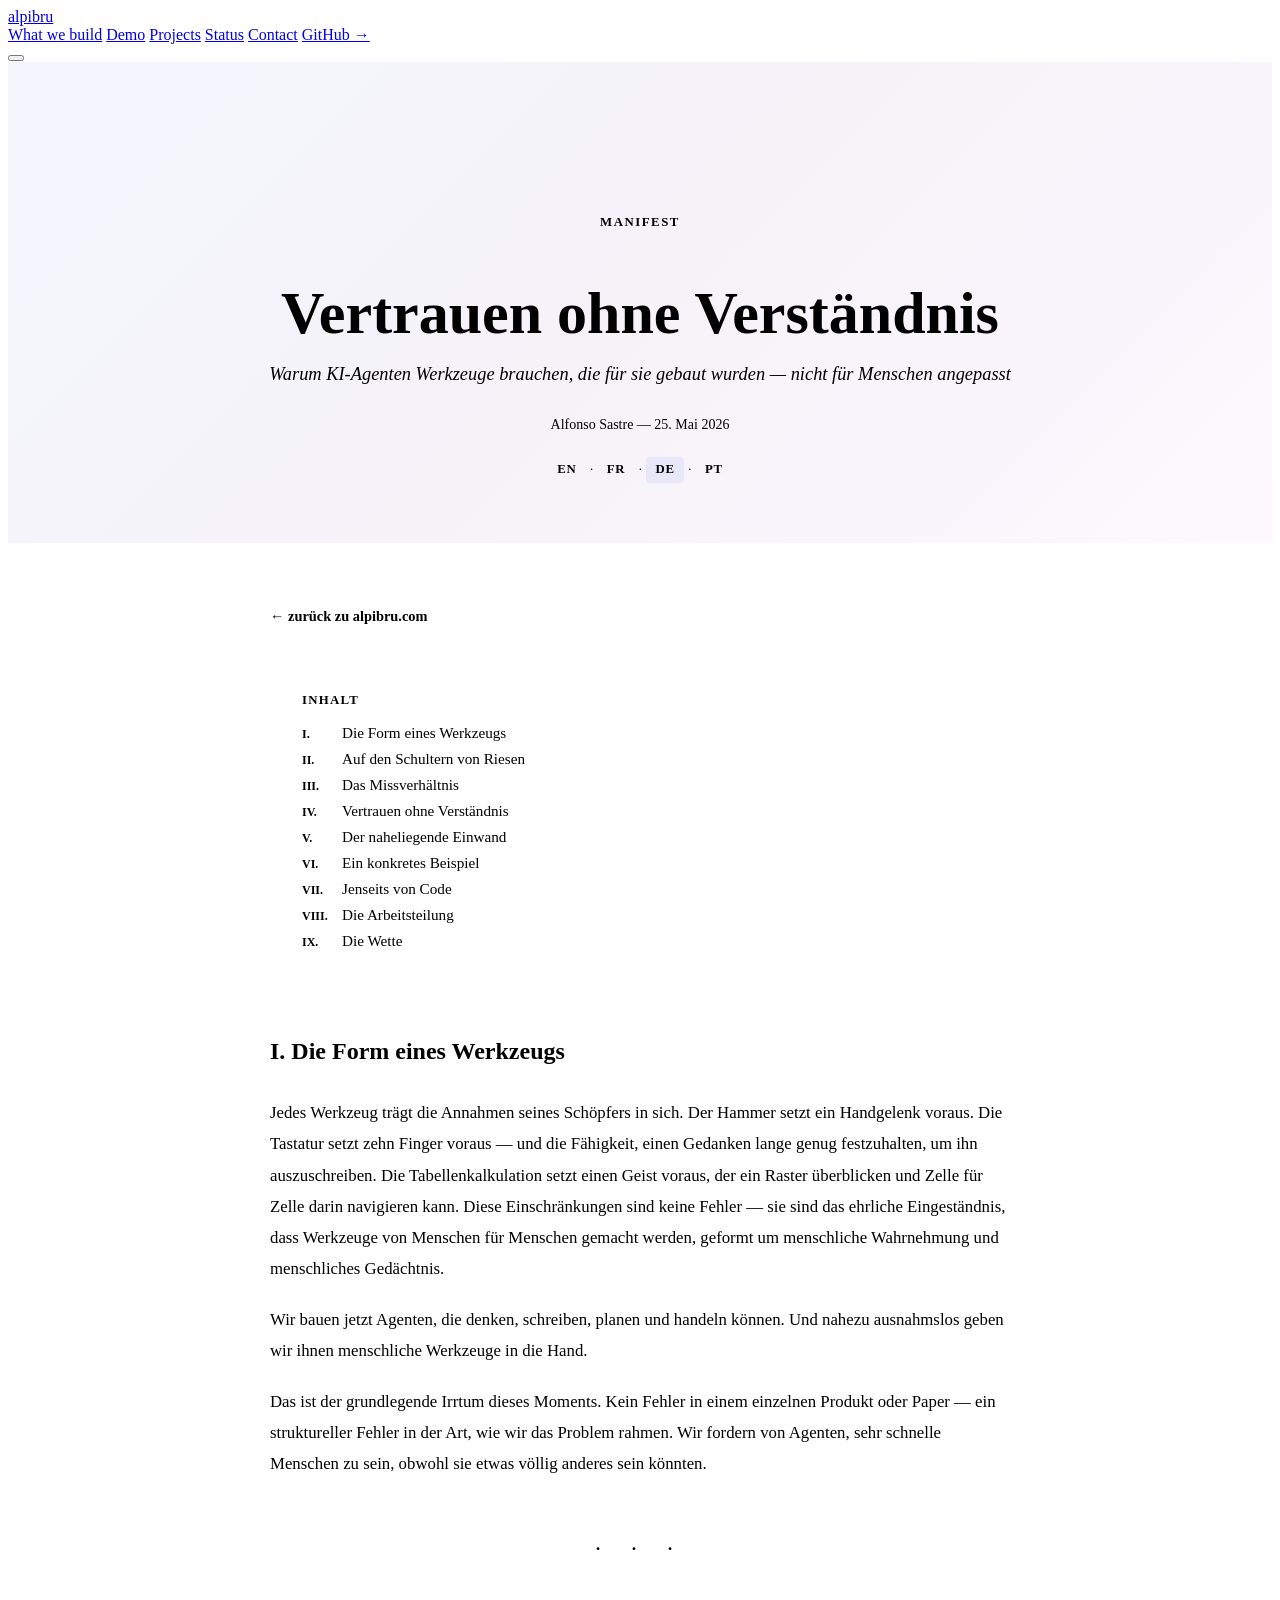
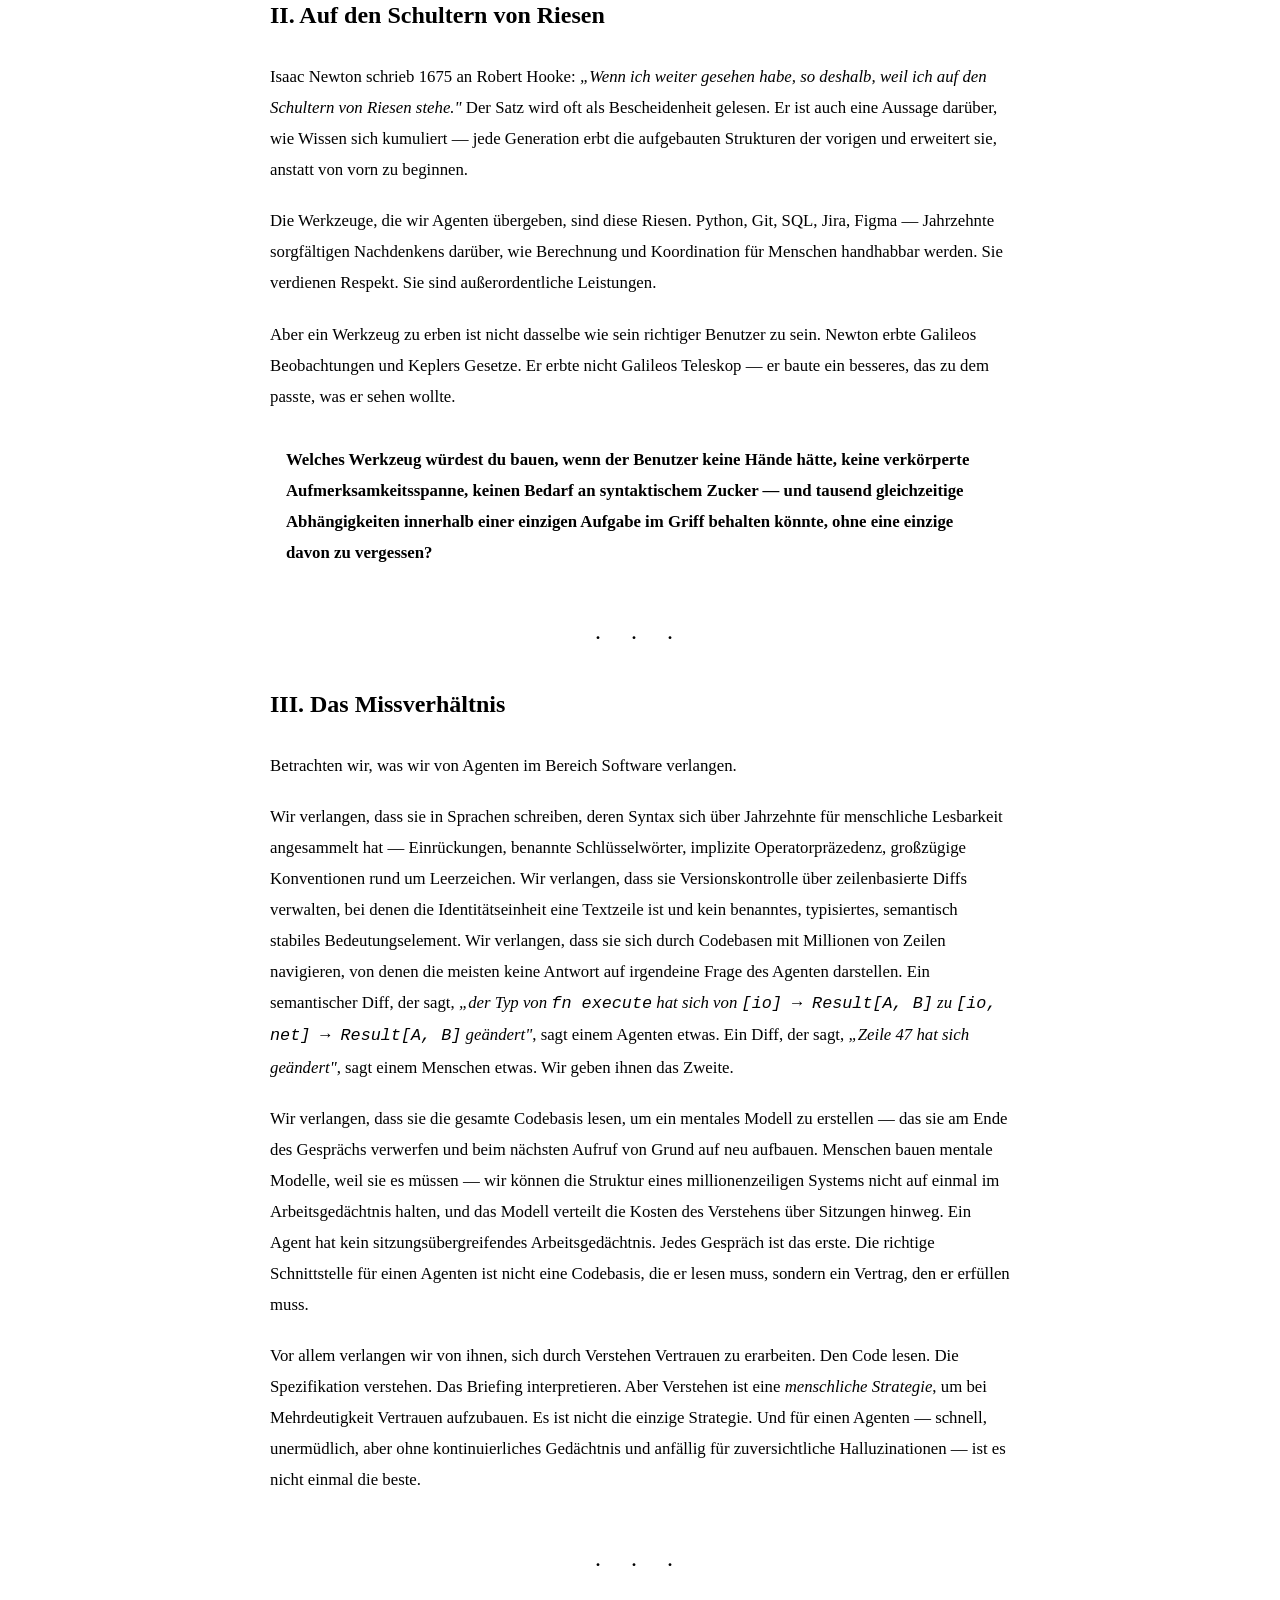
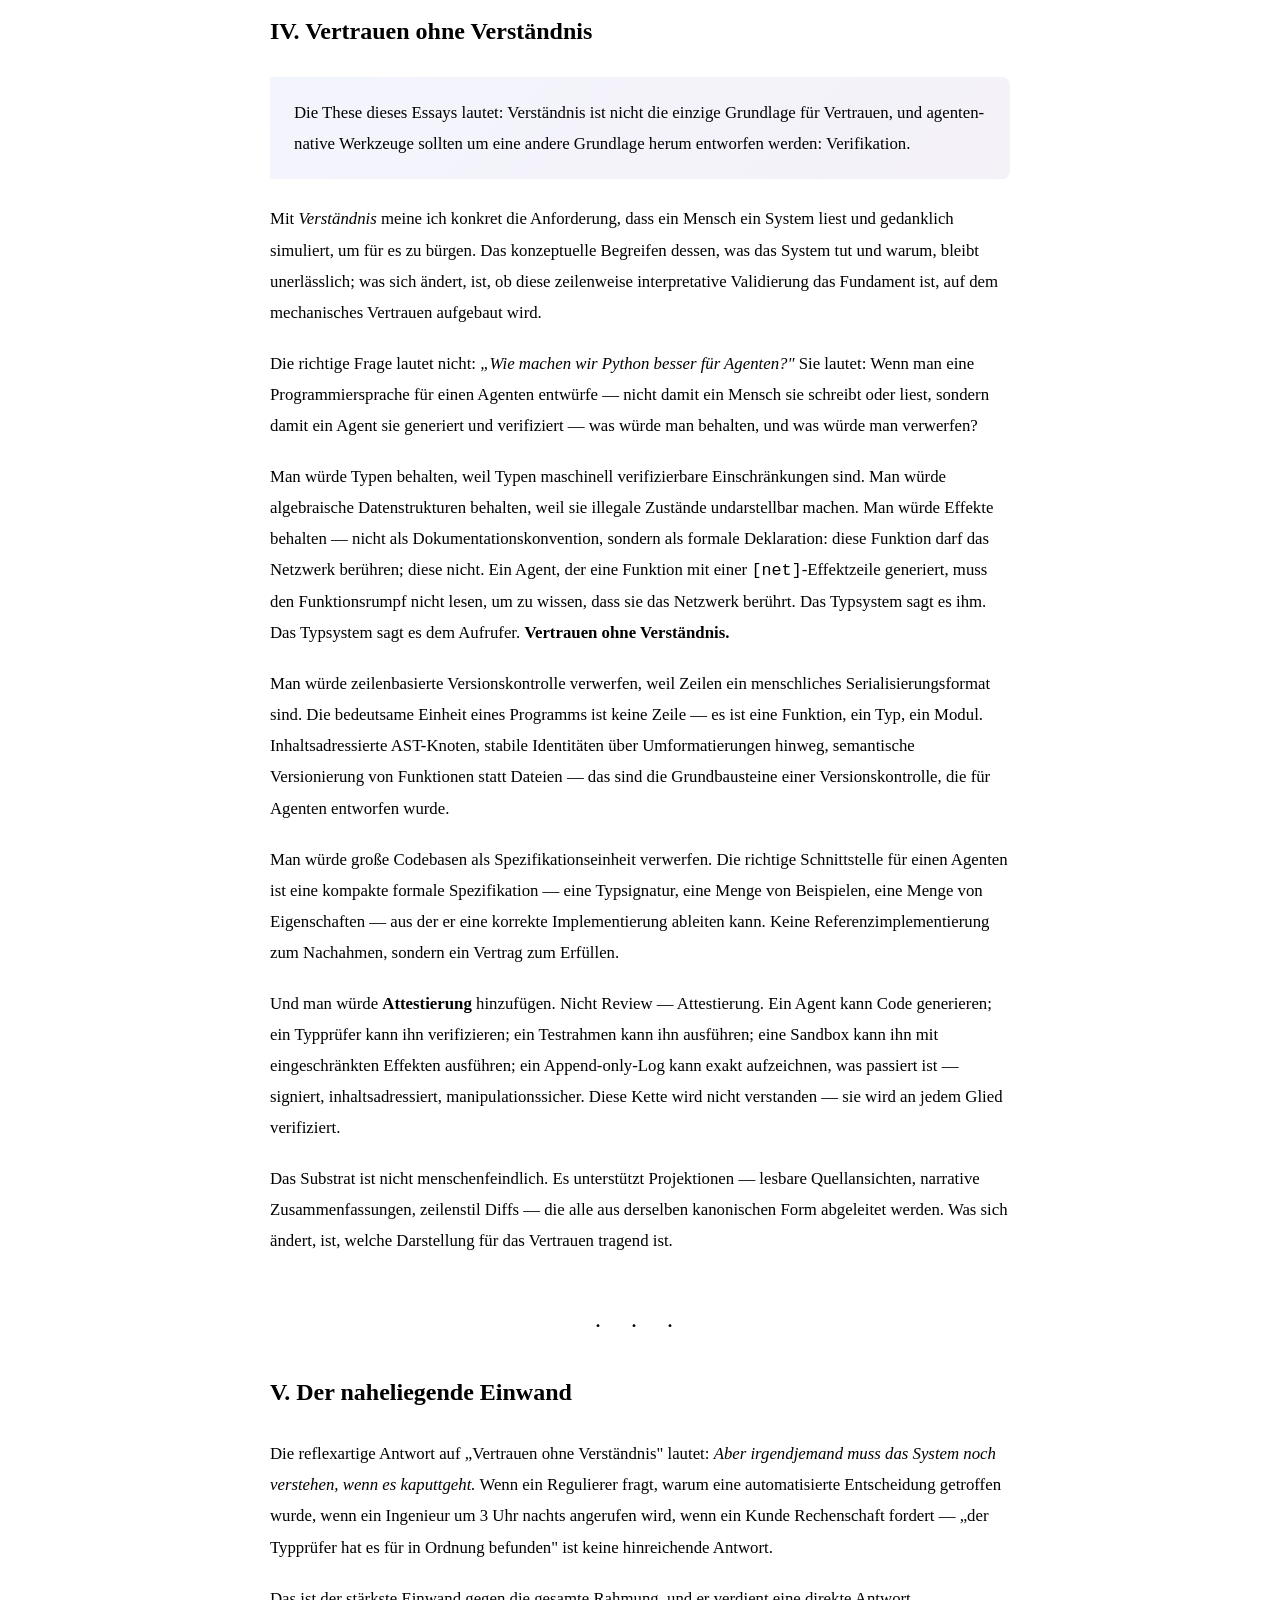
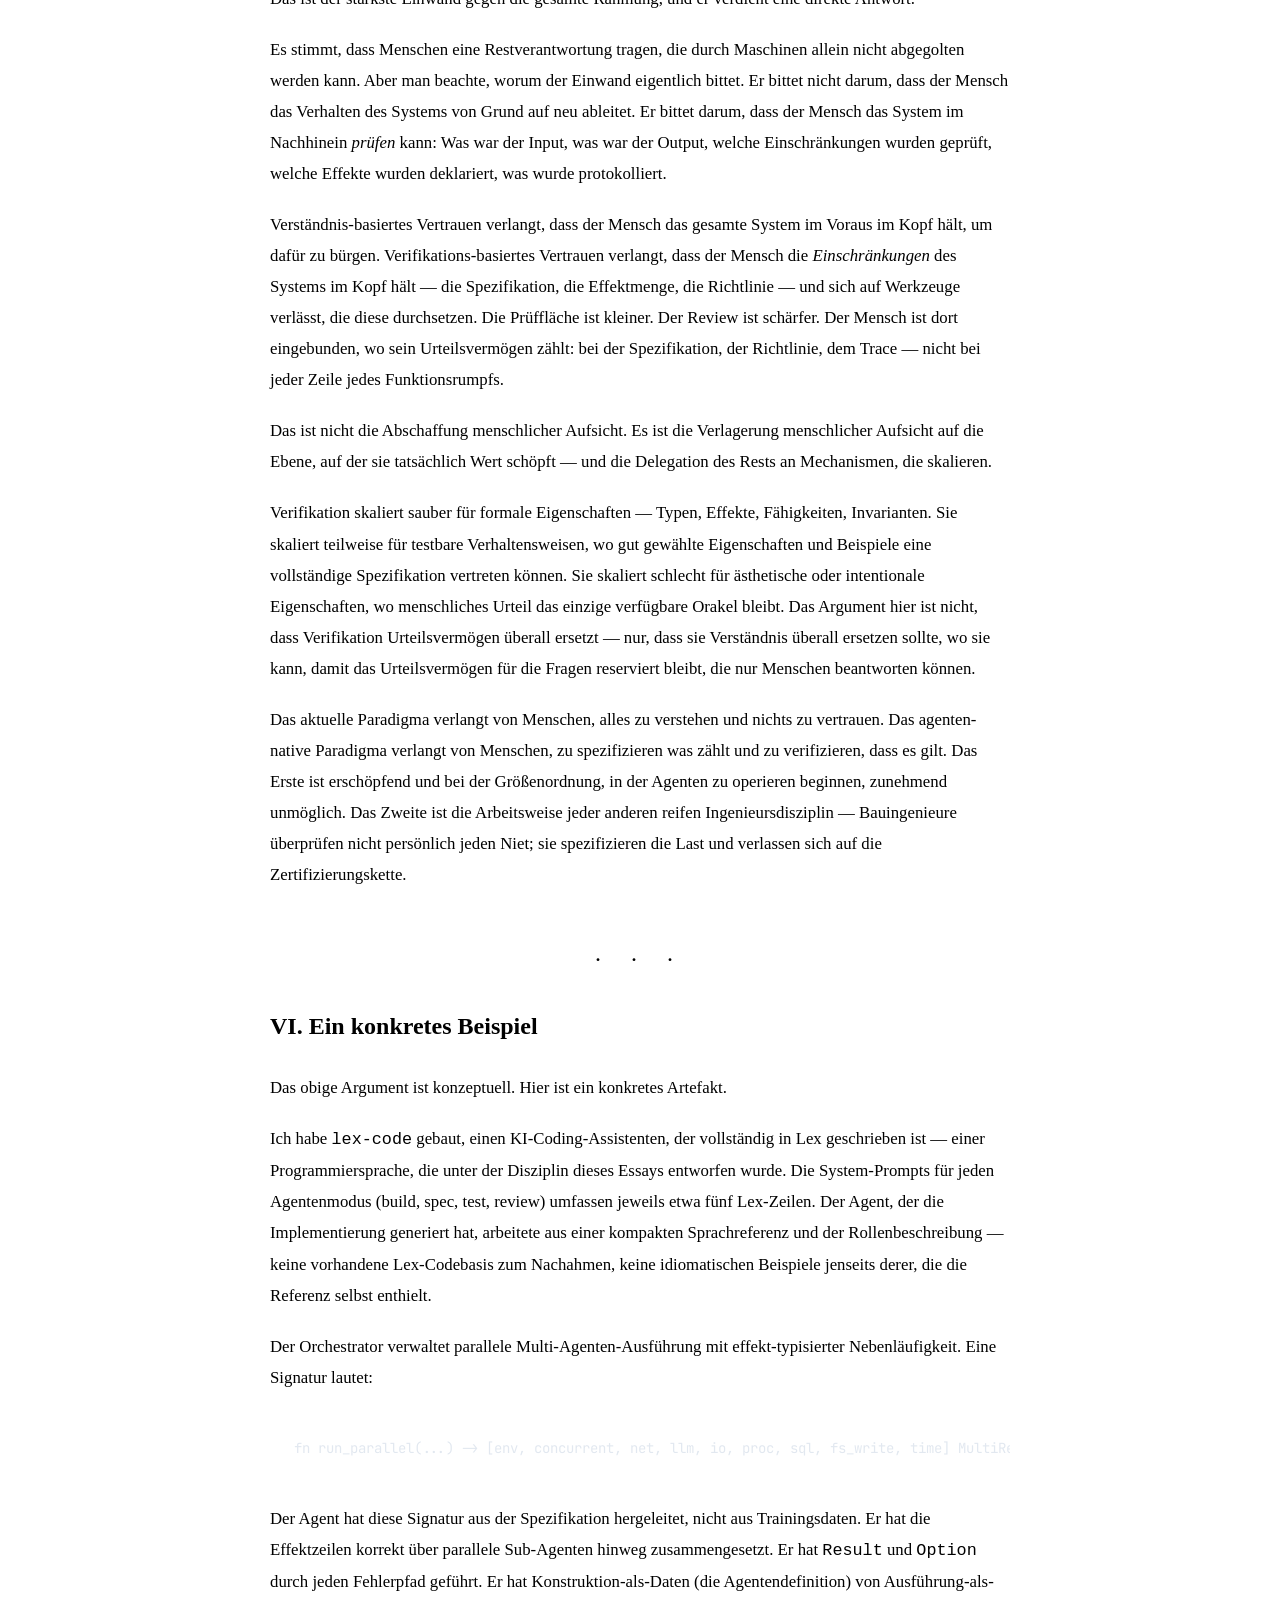
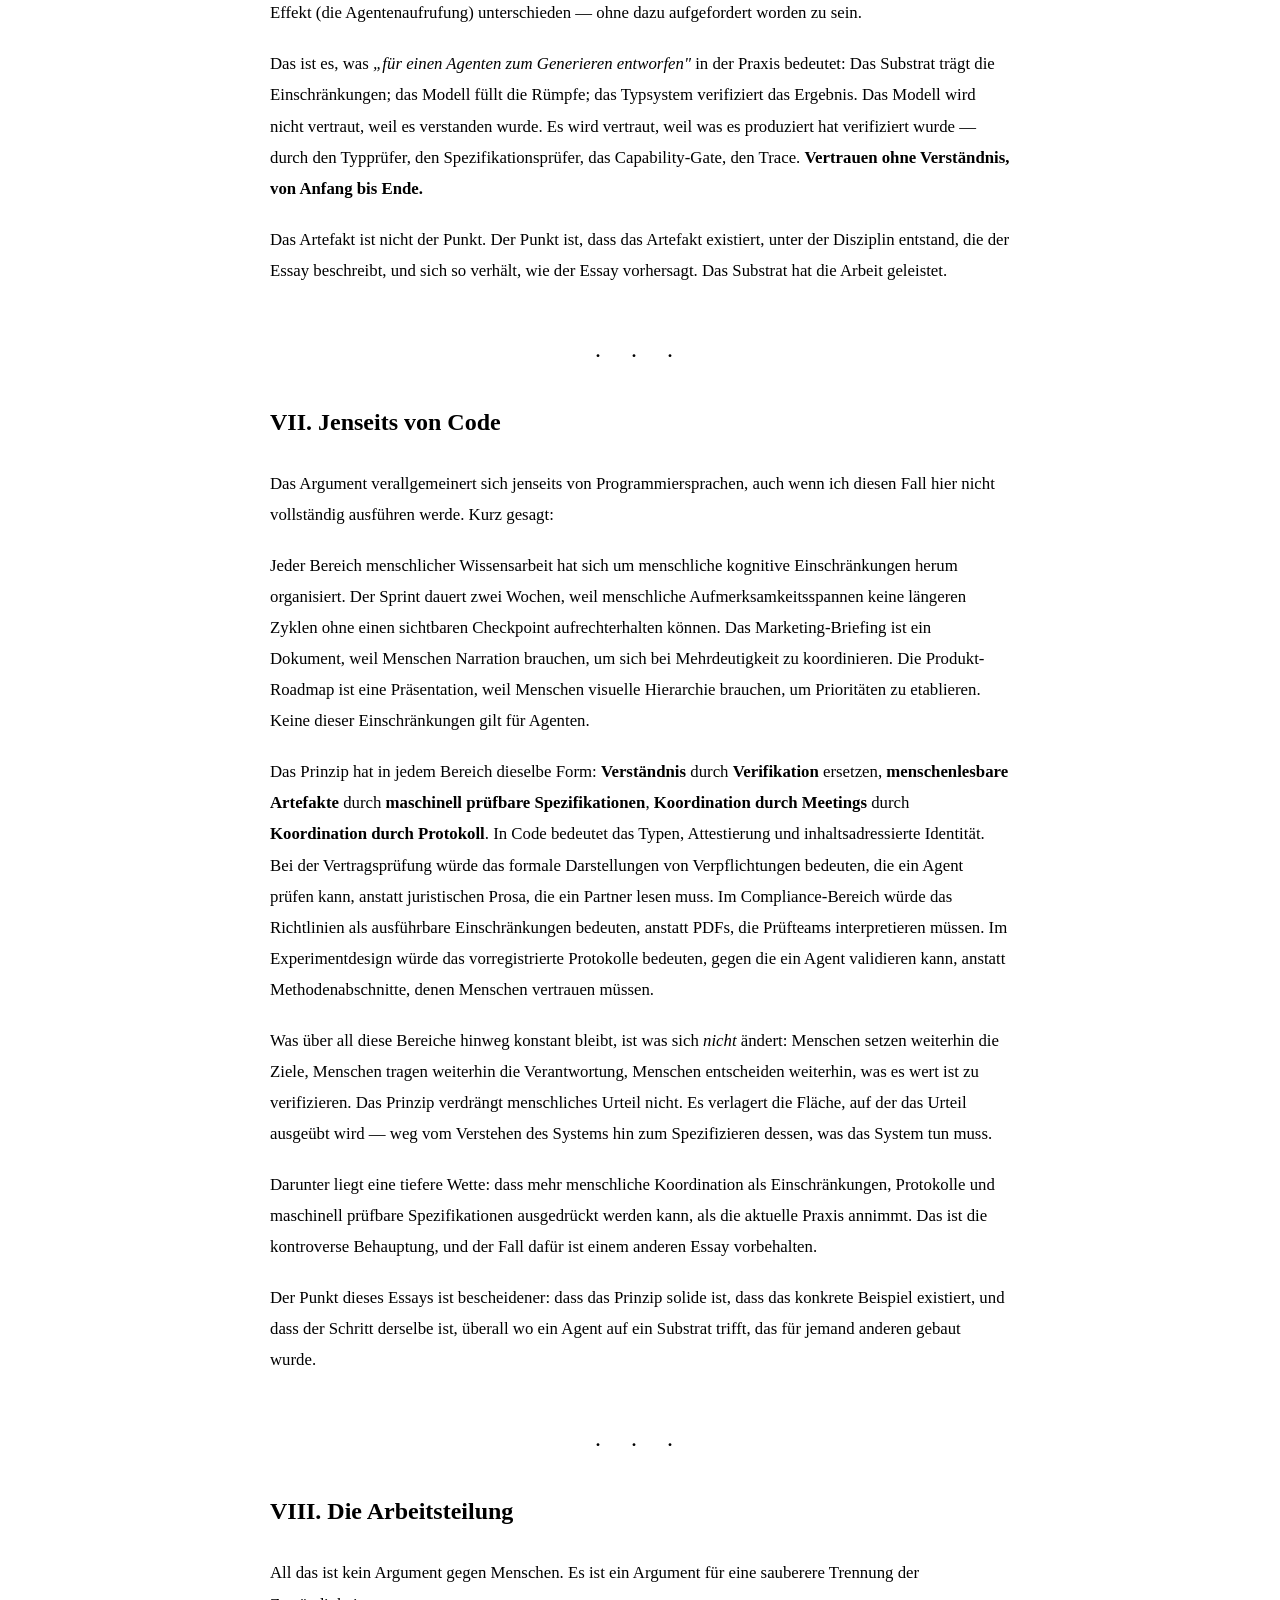
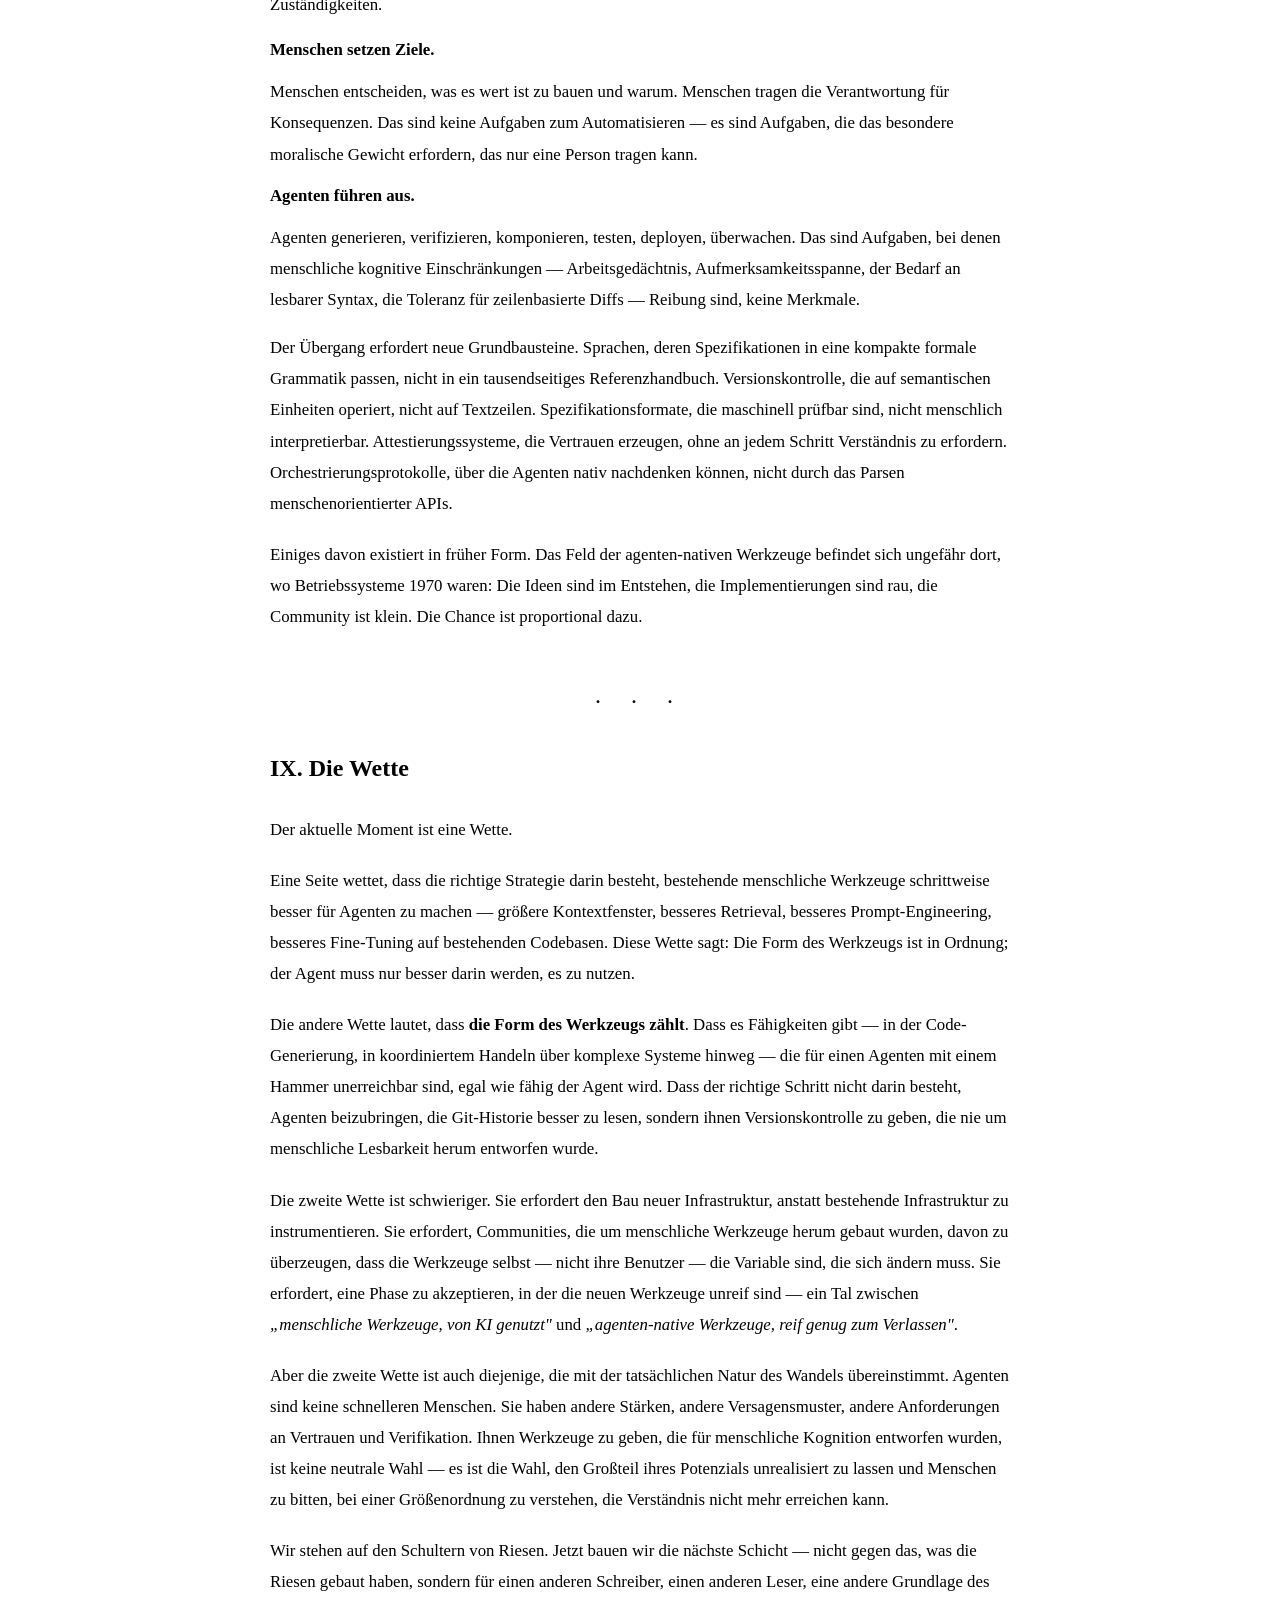
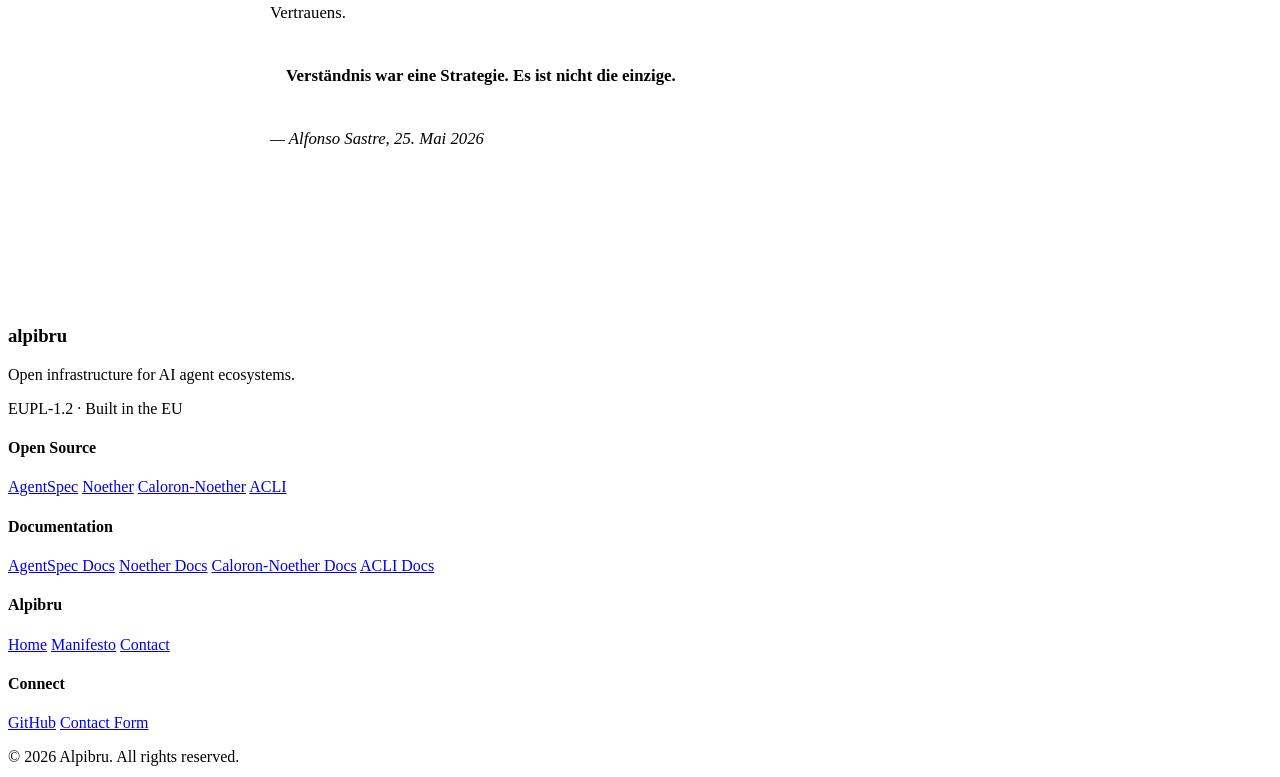
==== manifesto-de.html @ f25caea1 "Lex front door (lexlang.org): catalog.lex + dogfooded generator + manifesto Separate repo for the Le" ====
<!DOCTYPE html>
<html lang="de">
<head>
    <meta charset="UTF-8">
    <meta name="viewport" content="width=device-width, initial-scale=1.0">
    <meta name="description" content="KI wird gezwungen, menschliche Werkzeuge zu nutzen — Python, Git, Jira, Figma — die für menschliche Kognition entworfen wurden. Der richtige Schritt ist ein neues Paradigma, in dem KI-Agenten Werkzeuge erhalten, die für sie gebaut wurden.">
    <meta name="author" content="Alfonso Sastre">
    <meta name="robots" content="index, follow">
    <link rel="canonical" href="https://www.alpibru.com/manifesto-de">

    <!-- hreflang -->
    <link rel="alternate" hreflang="en" href="https://www.alpibru.com/manifesto">
    <link rel="alternate" hreflang="fr" href="https://www.alpibru.com/manifesto-fr">
    <link rel="alternate" hreflang="de" href="https://www.alpibru.com/manifesto-de">
    <link rel="alternate" hreflang="pt-BR" href="https://www.alpibru.com/manifesto-pt">
    <link rel="alternate" hreflang="x-default" href="https://www.alpibru.com/manifesto">

    <title>Vertrauen ohne Verständnis — Alpibru Manifest</title>

    <!-- Open Graph -->
    <meta property="og:type" content="article">
    <meta property="og:title" content="Vertrauen ohne Verständnis">
    <meta property="og:description" content="Warum KI-Agenten Werkzeuge brauchen, die für sie gebaut wurden — nicht für Menschen angepasst. Verständnis war eine Strategie. Es ist nicht die einzige.">
    <meta property="og:url" content="https://www.alpibru.com/manifesto-de">
    <meta property="og:site_name" content="Alpibru">
    <meta property="og:locale" content="de_DE">
    <meta property="article:published_time" content="2026-05-25">
    <meta property="article:author" content="Alfonso Sastre">

    <!-- Twitter / X -->
    <meta name="twitter:card" content="summary">
    <meta name="twitter:title" content="Vertrauen ohne Verständnis">
    <meta name="twitter:description" content="Warum KI-Agenten Werkzeuge brauchen, die für sie gebaut wurden — nicht für Menschen angepasst. Verständnis war eine Strategie. Es ist nicht die einzige.">

    <!-- JSON-LD: Article -->
    <script type="application/ld+json">
    {
      "@context": "https://schema.org",
      "@type": "Article",
      "headline": "Vertrauen ohne Verständnis",
      "description": "Warum KI-Agenten Werkzeuge brauchen, die für sie gebaut wurden — nicht für Menschen angepasst.",
      "author": {
        "@type": "Person",
        "name": "Alfonso Sastre"
      },
      "publisher": {
        "@type": "Organization",
        "name": "Alpibru",
        "url": "https://www.alpibru.com"
      },
      "datePublished": "2026-05-25",
      "url": "https://www.alpibru.com/manifesto-de",
      "inLanguage": "de"
    }
    </script>

    <!-- Favicon -->
    <link rel="icon" type="image/png" sizes="32x32" href="favicon-32x32.png">
    <link rel="icon" type="image/png" sizes="192x192" href="favicon-192x192.png">
    <link rel="apple-touch-icon" sizes="180x180" href="apple-touch-icon.png">

    <!-- Google Fonts -->
    <link rel="preconnect" href="https://fonts.googleapis.com">
    <link rel="preconnect" href="https://fonts.gstatic.com" crossorigin>
    <link href="https://fonts.googleapis.com/css2?family=Inter:wght@300;400;500;600;700;800&family=JetBrains+Mono:wght@400;500;600&display=swap" rel="stylesheet">

    <!-- CSS -->
    <link rel="stylesheet" href="styles.css">

    <style>
        .manifesto-hero {
            padding: 140px 0 60px;
            background: linear-gradient(135deg,
                rgba(102, 126, 234, 0.07) 0%,
                rgba(118, 75, 162, 0.07) 50%,
                rgba(240, 147, 251, 0.07) 100%);
            text-align: center;
        }
        .manifesto-eyebrow {
            font-size: 0.8rem;
            text-transform: uppercase;
            letter-spacing: 0.12em;
            color: var(--primary-color);
            font-weight: 600;
            margin-bottom: 1.25rem;
        }
        .manifesto-title {
            font-size: clamp(2.2rem, 5vw, 3.75rem);
            font-weight: 800;
            line-height: 1.1;
            color: var(--text-primary);
            margin-bottom: 1rem;
        }
        .manifesto-subtitle {
            font-size: 1.15rem;
            color: var(--text-secondary);
            font-style: italic;
            margin-bottom: 2rem;
        }
        .manifesto-meta { font-size: 0.875rem; color: var(--text-light); }
        .lang-switcher {
            display: flex;
            gap: 0.25rem;
            justify-content: center;
            margin-top: 1.5rem;
            flex-wrap: wrap;
        }
        .lang-switcher a {
            font-size: 0.8rem;
            font-weight: 600;
            letter-spacing: 0.05em;
            padding: 0.3rem 0.6rem;
            border-radius: 4px;
            color: var(--text-light);
            text-decoration: none;
            transition: var(--transition);
        }
        .lang-switcher a:hover, .lang-switcher a.active {
            color: var(--primary-color);
            background: rgba(102, 126, 234, 0.1);
        }
        .lang-switcher .sep { color: var(--border-color); font-size: 0.8rem; line-height: 2; }
        .manifesto-body { max-width: 740px; margin: 0 auto; padding: 4rem 20px 6rem; }
        .manifesto-section { margin-bottom: 3.5rem; }
        .manifesto-section h2 {
            font-size: 1.5rem;
            font-weight: 700;
            color: var(--text-primary);
            margin-bottom: 1.5rem;
            padding-bottom: 0.5rem;
            border-bottom: 2px solid var(--border-color);
        }
        .manifesto-section p {
            color: var(--text-secondary);
            line-height: 1.85;
            margin-bottom: 1.25rem;
            font-size: 1.05rem;
        }
        .manifesto-section p:last-child { margin-bottom: 0; }
        .manifesto-section em { color: var(--text-primary); font-style: italic; }
        .manifesto-section strong { color: var(--text-primary); font-weight: 600; }
        .manifesto-thesis {
            background: linear-gradient(135deg, rgba(102, 126, 234, 0.08), rgba(118, 75, 162, 0.08));
            border-left: 4px solid var(--primary-color);
            border-radius: 0 8px 8px 0;
            padding: 1.25rem 1.5rem;
            margin: 1.5rem 0;
        }
        .manifesto-thesis p { color: var(--text-primary); font-weight: 500; margin: 0; }
        .manifesto-code {
            background: var(--bg-dark);
            color: #e2e8f0;
            padding: 1.25rem 1.5rem;
            border-radius: 10px;
            font-family: 'JetBrains Mono', monospace;
            font-size: 0.875rem;
            line-height: 1.6;
            overflow-x: auto;
            margin: 1.5rem 0;
            box-shadow: var(--shadow-md);
        }
        .manifesto-divider {
            text-align: center;
            color: var(--border-color);
            font-size: 1.5rem;
            letter-spacing: 0.5em;
            margin: 2.5rem 0;
            user-select: none;
        }
        .manifesto-pullquote {
            font-size: 1.3rem;
            font-weight: 600;
            color: var(--primary-color);
            line-height: 1.5;
            margin: 2rem 0;
            padding: 0 1rem;
            border-left: 3px solid var(--accent-color);
        }
        .division-item { margin-bottom: 1rem; }
        .division-item strong { display: block; font-size: 1.05rem; color: var(--text-primary); margin-bottom: 0.25rem; }
        .manifesto-back {
            display: inline-flex;
            align-items: center;
            gap: 0.4rem;
            color: var(--primary-color);
            text-decoration: none;
            font-weight: 600;
            font-size: 0.9rem;
            margin-bottom: 2rem;
            transition: var(--transition);
        }
        .manifesto-back:hover { gap: 0.6rem; color: var(--primary-dark); }
        .toc {
            background: var(--bg-secondary);
            border: 1px solid var(--border-color);
            border-radius: 12px;
            padding: 1.5rem 2rem;
            margin-bottom: 3rem;
        }
        .toc h3 {
            font-size: 0.8rem;
            text-transform: uppercase;
            letter-spacing: 0.1em;
            color: var(--text-light);
            margin-bottom: 1rem;
        }
        .toc ol { list-style: none; counter-reset: toc-item; padding: 0; }
        .toc ol li { counter-increment: toc-item; margin-bottom: 0.5rem; }
        .toc ol li a {
            color: var(--text-secondary);
            text-decoration: none;
            font-size: 0.95rem;
            transition: var(--transition);
            display: flex;
            align-items: baseline;
            gap: 0.5rem;
        }
        .toc ol li a::before {
            content: counter(toc-item, upper-roman) ".";
            font-size: 0.75rem;
            color: var(--primary-color);
            font-weight: 700;
            min-width: 2rem;
        }
        .toc ol li a:hover { color: var(--primary-color); }
        @media (max-width: 768px) { .manifesto-hero { padding: 110px 0 40px; } }
    </style>
</head>
<body>
    <nav class="navbar" id="navbar">
        <div class="container">
            <div class="nav-wrapper">
                <a href="/" class="logo"><span class="logo-text">alpibru</span></a>
                <div class="nav-menu" id="navMenu">
                    <a href="/#stack" class="nav-link">What we build</a>
                    <a href="/#demo" class="nav-link">Demo</a>
                    <a href="/#projects" class="nav-link">Projects</a>
                    <a href="/#status" class="nav-link">Status</a>
                    <a href="/#contact" class="nav-link">Contact</a>
                    <a href="https://github.com/alpibrusl" target="_blank" rel="noopener" class="nav-link nav-link-cta">GitHub →</a>
                </div>
                <button class="mobile-menu-btn" id="mobileMenuBtn"><span></span><span></span><span></span></button>
            </div>
        </div>
    </nav>

    <main>
    <section class="manifesto-hero">
        <div class="container">
            <p class="manifesto-eyebrow">Manifest</p>
            <h1 class="manifesto-title">Vertrauen ohne Verständnis</h1>
            <p class="manifesto-subtitle">Warum KI-Agenten Werkzeuge brauchen, die für sie gebaut wurden — nicht für Menschen angepasst</p>
            <p class="manifesto-meta">Alfonso Sastre &mdash; 25. Mai 2026</p>
            <nav class="lang-switcher" aria-label="Sprachauswahl">
                <a href="/manifesto">EN</a>
                <span class="sep">·</span>
                <a href="/manifesto-fr">FR</a>
                <span class="sep">·</span>
                <a href="/manifesto-de" class="active">DE</a>
                <span class="sep">·</span>
                <a href="/manifesto-pt">PT</a>
            </nav>
        </div>
    </section>

    <article class="manifesto-body">
        <a href="/" class="manifesto-back">← zurück zu alpibru.com</a>

        <nav class="toc" aria-label="Inhaltsverzeichnis">
            <h3>Inhalt</h3>
            <ol>
                <li><a href="#shape-of-a-tool">Die Form eines Werkzeugs</a></li>
                <li><a href="#shoulders-of-giants">Auf den Schultern von Riesen</a></li>
                <li><a href="#mismatch">Das Missverhältnis</a></li>
                <li><a href="#trust-without-comprehension">Vertrauen ohne Verständnis</a></li>
                <li><a href="#obvious-objection">Der naheliegende Einwand</a></li>
                <li><a href="#worked-example">Ein konkretes Beispiel</a></li>
                <li><a href="#beyond-code">Jenseits von Code</a></li>
                <li><a href="#division-of-labor">Die Arbeitsteilung</a></li>
                <li><a href="#wager">Die Wette</a></li>
            </ol>
        </nav>

        <section class="manifesto-section" id="shape-of-a-tool">
            <h2>I. Die Form eines Werkzeugs</h2>
            <p>Jedes Werkzeug trägt die Annahmen seines Schöpfers in sich. Der Hammer setzt ein Handgelenk voraus. Die Tastatur setzt zehn Finger voraus — und die Fähigkeit, einen Gedanken lange genug festzuhalten, um ihn auszuschreiben. Die Tabellenkalkulation setzt einen Geist voraus, der ein Raster überblicken und Zelle für Zelle darin navigieren kann. Diese Einschränkungen sind keine Fehler — sie sind das ehrliche Eingeständnis, dass Werkzeuge von Menschen für Menschen gemacht werden, geformt um menschliche Wahrnehmung und menschliches Gedächtnis.</p>
            <p>Wir bauen jetzt Agenten, die denken, schreiben, planen und handeln können. Und nahezu ausnahmslos geben wir ihnen menschliche Werkzeuge in die Hand.</p>
            <p>Das ist der grundlegende Irrtum dieses Moments. Kein Fehler in einem einzelnen Produkt oder Paper — ein struktureller Fehler in der Art, wie wir das Problem rahmen. Wir fordern von Agenten, sehr schnelle Menschen zu sein, obwohl sie etwas völlig anderes sein könnten.</p>
        </section>

        <div class="manifesto-divider">· · ·</div>

        <section class="manifesto-section" id="shoulders-of-giants">
            <h2>II. Auf den Schultern von Riesen</h2>
            <p>Isaac Newton schrieb 1675 an Robert Hooke: <em>„Wenn ich weiter gesehen habe, so deshalb, weil ich auf den Schultern von Riesen stehe."</em> Der Satz wird oft als Bescheidenheit gelesen. Er ist auch eine Aussage darüber, wie Wissen sich kumuliert — jede Generation erbt die aufgebauten Strukturen der vorigen und erweitert sie, anstatt von vorn zu beginnen.</p>
            <p>Die Werkzeuge, die wir Agenten übergeben, sind diese Riesen. Python, Git, SQL, Jira, Figma — Jahrzehnte sorgfältigen Nachdenkens darüber, wie Berechnung und Koordination für Menschen handhabbar werden. Sie verdienen Respekt. Sie sind außerordentliche Leistungen.</p>
            <p>Aber ein Werkzeug zu erben ist nicht dasselbe wie sein richtiger Benutzer zu sein. Newton erbte Galileos Beobachtungen und Keplers Gesetze. Er erbte nicht Galileos Teleskop — er baute ein besseres, das zu dem passte, was er sehen wollte.</p>
            <p class="manifesto-pullquote">Welches Werkzeug würdest du bauen, wenn der Benutzer keine Hände hätte, keine verkörperte Aufmerksamkeitsspanne, keinen Bedarf an syntaktischem Zucker — und tausend gleichzeitige Abhängigkeiten innerhalb einer einzigen Aufgabe im Griff behalten könnte, ohne eine einzige davon zu vergessen?</p>
        </section>

        <div class="manifesto-divider">· · ·</div>

        <section class="manifesto-section" id="mismatch">
            <h2>III. Das Missverhältnis</h2>
            <p>Betrachten wir, was wir von Agenten im Bereich Software verlangen.</p>
            <p>Wir verlangen, dass sie in Sprachen schreiben, deren Syntax sich über Jahrzehnte für menschliche Lesbarkeit angesammelt hat — Einrückungen, benannte Schlüsselwörter, implizite Operatorpräzedenz, großzügige Konventionen rund um Leerzeichen. Wir verlangen, dass sie Versionskontrolle über zeilenbasierte Diffs verwalten, bei denen die Identitätseinheit eine Textzeile ist und kein benanntes, typisiertes, semantisch stabiles Bedeutungselement. Wir verlangen, dass sie sich durch Codebasen mit Millionen von Zeilen navigieren, von denen die meisten keine Antwort auf irgendeine Frage des Agenten darstellen. Ein semantischer Diff, der sagt, <em>„der Typ von <code>fn execute</code> hat sich von <code>[io] → Result[A, B]</code> zu <code>[io, net] → Result[A, B]</code> geändert"</em>, sagt einem Agenten etwas. Ein Diff, der sagt, <em>„Zeile 47 hat sich geändert"</em>, sagt einem Menschen etwas. Wir geben ihnen das Zweite.</p>
            <p>Wir verlangen, dass sie die gesamte Codebasis lesen, um ein mentales Modell zu erstellen — das sie am Ende des Gesprächs verwerfen und beim nächsten Aufruf von Grund auf neu aufbauen. Menschen bauen mentale Modelle, weil sie es müssen — wir können die Struktur eines millionenzeiligen Systems nicht auf einmal im Arbeitsgedächtnis halten, und das Modell verteilt die Kosten des Verstehens über Sitzungen hinweg. Ein Agent hat kein sitzungsübergreifendes Arbeitsgedächtnis. Jedes Gespräch ist das erste. Die richtige Schnittstelle für einen Agenten ist nicht eine Codebasis, die er lesen muss, sondern ein Vertrag, den er erfüllen muss.</p>
            <p>Vor allem verlangen wir von ihnen, sich durch Verstehen Vertrauen zu erarbeiten. Den Code lesen. Die Spezifikation verstehen. Das Briefing interpretieren. Aber Verstehen ist eine <em>menschliche Strategie</em>, um bei Mehrdeutigkeit Vertrauen aufzubauen. Es ist nicht die einzige Strategie. Und für einen Agenten — schnell, unermüdlich, aber ohne kontinuierliches Gedächtnis und anfällig für zuversichtliche Halluzinationen — ist es nicht einmal die beste.</p>
        </section>

        <div class="manifesto-divider">· · ·</div>

        <section class="manifesto-section" id="trust-without-comprehension">
            <h2>IV. Vertrauen ohne Verständnis</h2>
            <div class="manifesto-thesis">
                <p>Die These dieses Essays lautet: Verständnis ist nicht die einzige Grundlage für Vertrauen, und agenten-native Werkzeuge sollten um eine andere Grundlage herum entworfen werden: Verifikation.</p>
            </div>
            <p>Mit <em>Verständnis</em> meine ich konkret die Anforderung, dass ein Mensch ein System liest und gedanklich simuliert, um für es zu bürgen. Das konzeptuelle Begreifen dessen, was das System tut und warum, bleibt unerlässlich; was sich ändert, ist, ob diese zeilenweise interpretative Validierung das Fundament ist, auf dem mechanisches Vertrauen aufgebaut wird.</p>
            <p>Die richtige Frage lautet nicht: <em>„Wie machen wir Python besser für Agenten?"</em> Sie lautet: Wenn man eine Programmiersprache für einen Agenten entwürfe — nicht damit ein Mensch sie schreibt oder liest, sondern damit ein Agent sie generiert und verifiziert — was würde man behalten, und was würde man verwerfen?</p>
            <p>Man würde Typen behalten, weil Typen maschinell verifizierbare Einschränkungen sind. Man würde algebraische Datenstrukturen behalten, weil sie illegale Zustände undarstellbar machen. Man würde Effekte behalten — nicht als Dokumentationskonvention, sondern als formale Deklaration: diese Funktion darf das Netzwerk berühren; diese nicht. Ein Agent, der eine Funktion mit einer <code>[net]</code>-Effektzeile generiert, muss den Funktionsrumpf nicht lesen, um zu wissen, dass sie das Netzwerk berührt. Das Typsystem sagt es ihm. Das Typsystem sagt es dem Aufrufer. <strong>Vertrauen ohne Verständnis.</strong></p>
            <p>Man würde zeilenbasierte Versionskontrolle verwerfen, weil Zeilen ein menschliches Serialisierungsformat sind. Die bedeutsame Einheit eines Programms ist keine Zeile — es ist eine Funktion, ein Typ, ein Modul. Inhaltsadressierte AST-Knoten, stabile Identitäten über Umformatierungen hinweg, semantische Versionierung von Funktionen statt Dateien — das sind die Grundbausteine einer Versionskontrolle, die für Agenten entworfen wurde.</p>
            <p>Man würde große Codebasen als Spezifikationseinheit verwerfen. Die richtige Schnittstelle für einen Agenten ist eine kompakte formale Spezifikation — eine Typsignatur, eine Menge von Beispielen, eine Menge von Eigenschaften — aus der er eine korrekte Implementierung ableiten kann. Keine Referenzimplementierung zum Nachahmen, sondern ein Vertrag zum Erfüllen.</p>
            <p>Und man würde <strong>Attestierung</strong> hinzufügen. Nicht Review — Attestierung. Ein Agent kann Code generieren; ein Typprüfer kann ihn verifizieren; ein Testrahmen kann ihn ausführen; eine Sandbox kann ihn mit eingeschränkten Effekten ausführen; ein Append-only-Log kann exakt aufzeichnen, was passiert ist — signiert, inhaltsadressiert, manipulationssicher. Diese Kette wird nicht verstanden — sie wird an jedem Glied verifiziert.</p>
            <p>Das Substrat ist nicht menschenfeindlich. Es unterstützt Projektionen — lesbare Quellansichten, narrative Zusammenfassungen, zeilenstil Diffs — die alle aus derselben kanonischen Form abgeleitet werden. Was sich ändert, ist, welche Darstellung für das Vertrauen tragend ist.</p>
        </section>

        <div class="manifesto-divider">· · ·</div>

        <section class="manifesto-section" id="obvious-objection">
            <h2>V. Der naheliegende Einwand</h2>
            <p>Die reflexartige Antwort auf „Vertrauen ohne Verständnis" lautet: <em>Aber irgendjemand muss das System noch verstehen, wenn es kaputtgeht.</em> Wenn ein Regulierer fragt, warum eine automatisierte Entscheidung getroffen wurde, wenn ein Ingenieur um 3 Uhr nachts angerufen wird, wenn ein Kunde Rechenschaft fordert — „der Typprüfer hat es für in Ordnung befunden" ist keine hinreichende Antwort.</p>
            <p>Das ist der stärkste Einwand gegen die gesamte Rahmung, und er verdient eine direkte Antwort.</p>
            <p>Es stimmt, dass Menschen eine Restverantwortung tragen, die durch Maschinen allein nicht abgegolten werden kann. Aber man beachte, worum der Einwand eigentlich bittet. Er bittet nicht darum, dass der Mensch das Verhalten des Systems von Grund auf neu ableitet. Er bittet darum, dass der Mensch das System im Nachhinein <em>prüfen</em> kann: Was war der Input, was war der Output, welche Einschränkungen wurden geprüft, welche Effekte wurden deklariert, was wurde protokolliert.</p>
            <p>Verständnis-basiertes Vertrauen verlangt, dass der Mensch das gesamte System im Voraus im Kopf hält, um dafür zu bürgen. Verifikations-basiertes Vertrauen verlangt, dass der Mensch die <em>Einschränkungen</em> des Systems im Kopf hält — die Spezifikation, die Effektmenge, die Richtlinie — und sich auf Werkzeuge verlässt, die diese durchsetzen. Die Prüffläche ist kleiner. Der Review ist schärfer. Der Mensch ist dort eingebunden, wo sein Urteilsvermögen zählt: bei der Spezifikation, der Richtlinie, dem Trace — nicht bei jeder Zeile jedes Funktionsrumpfs.</p>
            <p>Das ist nicht die Abschaffung menschlicher Aufsicht. Es ist die Verlagerung menschlicher Aufsicht auf die Ebene, auf der sie tatsächlich Wert schöpft — und die Delegation des Rests an Mechanismen, die skalieren.</p>
            <p>Verifikation skaliert sauber für formale Eigenschaften — Typen, Effekte, Fähigkeiten, Invarianten. Sie skaliert teilweise für testbare Verhaltensweisen, wo gut gewählte Eigenschaften und Beispiele eine vollständige Spezifikation vertreten können. Sie skaliert schlecht für ästhetische oder intentionale Eigenschaften, wo menschliches Urteil das einzige verfügbare Orakel bleibt. Das Argument hier ist nicht, dass Verifikation Urteilsvermögen überall ersetzt — nur, dass sie Verständnis überall ersetzen sollte, wo sie kann, damit das Urteilsvermögen für die Fragen reserviert bleibt, die nur Menschen beantworten können.</p>
            <p>Das aktuelle Paradigma verlangt von Menschen, alles zu verstehen und nichts zu vertrauen. Das agenten-native Paradigma verlangt von Menschen, zu spezifizieren was zählt und zu verifizieren, dass es gilt. Das Erste ist erschöpfend und bei der Größenordnung, in der Agenten zu operieren beginnen, zunehmend unmöglich. Das Zweite ist die Arbeitsweise jeder anderen reifen Ingenieursdisziplin — Bauingenieure überprüfen nicht persönlich jeden Niet; sie spezifizieren die Last und verlassen sich auf die Zertifizierungskette.</p>
        </section>

        <div class="manifesto-divider">· · ·</div>

        <section class="manifesto-section" id="worked-example">
            <h2>VI. Ein konkretes Beispiel</h2>
            <p>Das obige Argument ist konzeptuell. Hier ist ein konkretes Artefakt.</p>
            <p>Ich habe <code>lex-code</code> gebaut, einen KI-Coding-Assistenten, der vollständig in Lex geschrieben ist — einer Programmiersprache, die unter der Disziplin dieses Essays entworfen wurde. Die System-Prompts für jeden Agentenmodus (build, spec, test, review) umfassen jeweils etwa fünf Lex-Zeilen. Der Agent, der die Implementierung generiert hat, arbeitete aus einer kompakten Sprachreferenz und der Rollenbeschreibung — keine vorhandene Lex-Codebasis zum Nachahmen, keine idiomatischen Beispiele jenseits derer, die die Referenz selbst enthielt.</p>
            <p>Der Orchestrator verwaltet parallele Multi-Agenten-Ausführung mit effekt-typisierter Nebenläufigkeit. Eine Signatur lautet:</p>
            <pre class="manifesto-code">fn run_parallel(...) -> [env, concurrent, net, llm, io, proc, sql, fs_write, time] MultiResult</pre>
            <p>Der Agent hat diese Signatur aus der Spezifikation hergeleitet, nicht aus Trainingsdaten. Er hat die Effektzeilen korrekt über parallele Sub-Agenten hinweg zusammengesetzt. Er hat <code>Result</code> und <code>Option</code> durch jeden Fehlerpfad geführt. Er hat Konstruktion-als-Daten (die Agentendefinition) von Ausführung-als-Effekt (die Agentenaufrufung) unterschieden — ohne dazu aufgefordert worden zu sein.</p>
            <p>Das ist es, was <em>„für einen Agenten zum Generieren entworfen"</em> in der Praxis bedeutet: Das Substrat trägt die Einschränkungen; das Modell füllt die Rümpfe; das Typsystem verifiziert das Ergebnis. Das Modell wird nicht vertraut, weil es verstanden wurde. Es wird vertraut, weil was es produziert hat verifiziert wurde — durch den Typprüfer, den Spezifikationsprüfer, das Capability-Gate, den Trace. <strong>Vertrauen ohne Verständnis, von Anfang bis Ende.</strong></p>
            <p>Das Artefakt ist nicht der Punkt. Der Punkt ist, dass das Artefakt existiert, unter der Disziplin entstand, die der Essay beschreibt, und sich so verhält, wie der Essay vorhersagt. Das Substrat hat die Arbeit geleistet.</p>
        </section>

        <div class="manifesto-divider">· · ·</div>

        <section class="manifesto-section" id="beyond-code">
            <h2>VII. Jenseits von Code</h2>
            <p>Das Argument verallgemeinert sich jenseits von Programmiersprachen, auch wenn ich diesen Fall hier nicht vollständig ausführen werde. Kurz gesagt:</p>
            <p>Jeder Bereich menschlicher Wissensarbeit hat sich um menschliche kognitive Einschränkungen herum organisiert. Der Sprint dauert zwei Wochen, weil menschliche Aufmerksamkeitsspannen keine längeren Zyklen ohne einen sichtbaren Checkpoint aufrechterhalten können. Das Marketing-Briefing ist ein Dokument, weil Menschen Narration brauchen, um sich bei Mehrdeutigkeit zu koordinieren. Die Produkt-Roadmap ist eine Präsentation, weil Menschen visuelle Hierarchie brauchen, um Prioritäten zu etablieren. Keine dieser Einschränkungen gilt für Agenten.</p>
            <p>Das Prinzip hat in jedem Bereich dieselbe Form: <strong>Verständnis</strong> durch <strong>Verifikation</strong> ersetzen, <strong>menschenlesbare Artefakte</strong> durch <strong>maschinell prüfbare Spezifikationen</strong>, <strong>Koordination durch Meetings</strong> durch <strong>Koordination durch Protokoll</strong>. In Code bedeutet das Typen, Attestierung und inhaltsadressierte Identität. Bei der Vertragsprüfung würde das formale Darstellungen von Verpflichtungen bedeuten, die ein Agent prüfen kann, anstatt juristischen Prosa, die ein Partner lesen muss. Im Compliance-Bereich würde das Richtlinien als ausführbare Einschränkungen bedeuten, anstatt PDFs, die Prüfteams interpretieren müssen. Im Experimentdesign würde das vorregistrierte Protokolle bedeuten, gegen die ein Agent validieren kann, anstatt Methodenabschnitte, denen Menschen vertrauen müssen.</p>
            <p>Was über all diese Bereiche hinweg konstant bleibt, ist was sich <em>nicht</em> ändert: Menschen setzen weiterhin die Ziele, Menschen tragen weiterhin die Verantwortung, Menschen entscheiden weiterhin, was es wert ist zu verifizieren. Das Prinzip verdrängt menschliches Urteil nicht. Es verlagert die Fläche, auf der das Urteil ausgeübt wird — weg vom Verstehen des Systems hin zum Spezifizieren dessen, was das System tun muss.</p>
            <p>Darunter liegt eine tiefere Wette: dass mehr menschliche Koordination als Einschränkungen, Protokolle und maschinell prüfbare Spezifikationen ausgedrückt werden kann, als die aktuelle Praxis annimmt. Das ist die kontroverse Behauptung, und der Fall dafür ist einem anderen Essay vorbehalten.</p>
            <p>Der Punkt dieses Essays ist bescheidener: dass das Prinzip solide ist, dass das konkrete Beispiel existiert, und dass der Schritt derselbe ist, überall wo ein Agent auf ein Substrat trifft, das für jemand anderen gebaut wurde.</p>
        </section>

        <div class="manifesto-divider">· · ·</div>

        <section class="manifesto-section" id="division-of-labor">
            <h2>VIII. Die Arbeitsteilung</h2>
            <p>All das ist kein Argument gegen Menschen. Es ist ein Argument für eine sauberere Trennung der Zuständigkeiten.</p>
            <div class="division-item">
                <strong>Menschen setzen Ziele.</strong>
                <p>Menschen entscheiden, was es wert ist zu bauen und warum. Menschen tragen die Verantwortung für Konsequenzen. Das sind keine Aufgaben zum Automatisieren — es sind Aufgaben, die das besondere moralische Gewicht erfordern, das nur eine Person tragen kann.</p>
            </div>
            <div class="division-item">
                <strong>Agenten führen aus.</strong>
                <p>Agenten generieren, verifizieren, komponieren, testen, deployen, überwachen. Das sind Aufgaben, bei denen menschliche kognitive Einschränkungen — Arbeitsgedächtnis, Aufmerksamkeitsspanne, der Bedarf an lesbarer Syntax, die Toleranz für zeilenbasierte Diffs — Reibung sind, keine Merkmale.</p>
            </div>
            <p>Der Übergang erfordert neue Grundbausteine. Sprachen, deren Spezifikationen in eine kompakte formale Grammatik passen, nicht in ein tausendseitiges Referenzhandbuch. Versionskontrolle, die auf semantischen Einheiten operiert, nicht auf Textzeilen. Spezifikationsformate, die maschinell prüfbar sind, nicht menschlich interpretierbar. Attestierungssysteme, die Vertrauen erzeugen, ohne an jedem Schritt Verständnis zu erfordern. Orchestrierungsprotokolle, über die Agenten nativ nachdenken können, nicht durch das Parsen menschenorientierter APIs.</p>
            <p>Einiges davon existiert in früher Form. Das Feld der agenten-nativen Werkzeuge befindet sich ungefähr dort, wo Betriebssysteme 1970 waren: Die Ideen sind im Entstehen, die Implementierungen sind rau, die Community ist klein. Die Chance ist proportional dazu.</p>
        </section>

        <div class="manifesto-divider">· · ·</div>

        <section class="manifesto-section" id="wager">
            <h2>IX. Die Wette</h2>
            <p>Der aktuelle Moment ist eine Wette.</p>
            <p>Eine Seite wettet, dass die richtige Strategie darin besteht, bestehende menschliche Werkzeuge schrittweise besser für Agenten zu machen — größere Kontextfenster, besseres Retrieval, besseres Prompt-Engineering, besseres Fine-Tuning auf bestehenden Codebasen. Diese Wette sagt: Die Form des Werkzeugs ist in Ordnung; der Agent muss nur besser darin werden, es zu nutzen.</p>
            <p>Die andere Wette lautet, dass <strong>die Form des Werkzeugs zählt</strong>. Dass es Fähigkeiten gibt — in der Code-Generierung, in koordiniertem Handeln über komplexe Systeme hinweg — die für einen Agenten mit einem Hammer unerreichbar sind, egal wie fähig der Agent wird. Dass der richtige Schritt nicht darin besteht, Agenten beizubringen, die Git-Historie besser zu lesen, sondern ihnen Versionskontrolle zu geben, die nie um menschliche Lesbarkeit herum entworfen wurde.</p>
            <p>Die zweite Wette ist schwieriger. Sie erfordert den Bau neuer Infrastruktur, anstatt bestehende Infrastruktur zu instrumentieren. Sie erfordert, Communities, die um menschliche Werkzeuge herum gebaut wurden, davon zu überzeugen, dass die Werkzeuge selbst — nicht ihre Benutzer — die Variable sind, die sich ändern muss. Sie erfordert, eine Phase zu akzeptieren, in der die neuen Werkzeuge unreif sind — ein Tal zwischen <em>„menschliche Werkzeuge, von KI genutzt"</em> und <em>„agenten-native Werkzeuge, reif genug zum Verlassen"</em>.</p>
            <p>Aber die zweite Wette ist auch diejenige, die mit der tatsächlichen Natur des Wandels übereinstimmt. Agenten sind keine schnelleren Menschen. Sie haben andere Stärken, andere Versagensmuster, andere Anforderungen an Vertrauen und Verifikation. Ihnen Werkzeuge zu geben, die für menschliche Kognition entworfen wurden, ist keine neutrale Wahl — es ist die Wahl, den Großteil ihres Potenzials unrealisiert zu lassen und Menschen zu bitten, bei einer Größenordnung zu verstehen, die Verständnis nicht mehr erreichen kann.</p>
            <p>Wir stehen auf den Schultern von Riesen. Jetzt bauen wir die nächste Schicht — nicht gegen das, was die Riesen gebaut haben, sondern für einen anderen Schreiber, einen anderen Leser, eine andere Grundlage des Vertrauens.</p>
            <p class="manifesto-pullquote">Verständnis war eine Strategie. Es ist nicht die einzige.</p>
            <p style="margin-top: 2rem; color: var(--text-light); font-style: italic;">— Alfonso Sastre, 25. Mai 2026</p>
        </section>
    </article>
    </main>

    <footer class="footer">
        <div class="container">
            <div class="footer-content">
                <div class="footer-brand">
                    <h3 class="logo-text">alpibru</h3>
                    <p>Open infrastructure for AI agent ecosystems.</p>
                    <p class="footer-meta">EUPL-1.2 · Built in the EU</p>
                </div>
                <div class="footer-links">
                    <div class="footer-column">
                        <h4>Open Source</h4>
                        <a href="https://github.com/alpibrusl/agentspec" target="_blank" rel="noopener">AgentSpec</a>
                        <a href="https://github.com/alpibrusl/noether" target="_blank" rel="noopener">Noether</a>
                        <a href="https://github.com/alpibrusl/caloron-noether" target="_blank" rel="noopener">Caloron-Noether</a>
                        <a href="https://github.com/alpibrusl/acli" target="_blank" rel="noopener">ACLI</a>
                    </div>
                    <div class="footer-column">
                        <h4>Documentation</h4>
                        <a href="https://alpibrusl.github.io/agentspec/" target="_blank" rel="noopener">AgentSpec Docs</a>
                        <a href="https://alpibrusl.github.io/noether/" target="_blank" rel="noopener">Noether Docs</a>
                        <a href="https://alpibrusl.github.io/caloron-noether/" target="_blank" rel="noopener">Caloron-Noether Docs</a>
                        <a href="https://alpibrusl.github.io/acli/" target="_blank" rel="noopener">ACLI Docs</a>
                    </div>
                    <div class="footer-column">
                        <h4>Alpibru</h4>
                        <a href="/">Home</a>
                        <a href="/manifesto">Manifesto</a>
                        <a href="/#contact">Contact</a>
                    </div>
                    <div class="footer-column">
                        <h4>Connect</h4>
                        <a href="https://github.com/alpibrusl" target="_blank" rel="noopener">GitHub</a>
                        <a href="/#contact">Contact Form</a>
                    </div>
                </div>
            </div>
            <div class="footer-bottom">
                <p>&copy; <span id="copyright-year">2026</span> Alpibru. All rights reserved.</p>
            </div>
        </div>
    </footer>

    <script>
        document.getElementById('copyright-year').textContent = new Date().getFullYear();
        const navbar = document.getElementById('navbar');
        window.addEventListener('scroll', () => {
            navbar.classList.toggle('scrolled', window.scrollY > 50);
        });
        const mobileMenuBtn = document.getElementById('mobileMenuBtn');
        const navMenu = document.getElementById('navMenu');
        mobileMenuBtn.addEventListener('click', () => {
            mobileMenuBtn.classList.toggle('active');
            navMenu.classList.toggle('active');
        });
    </script>
</body>
</html>
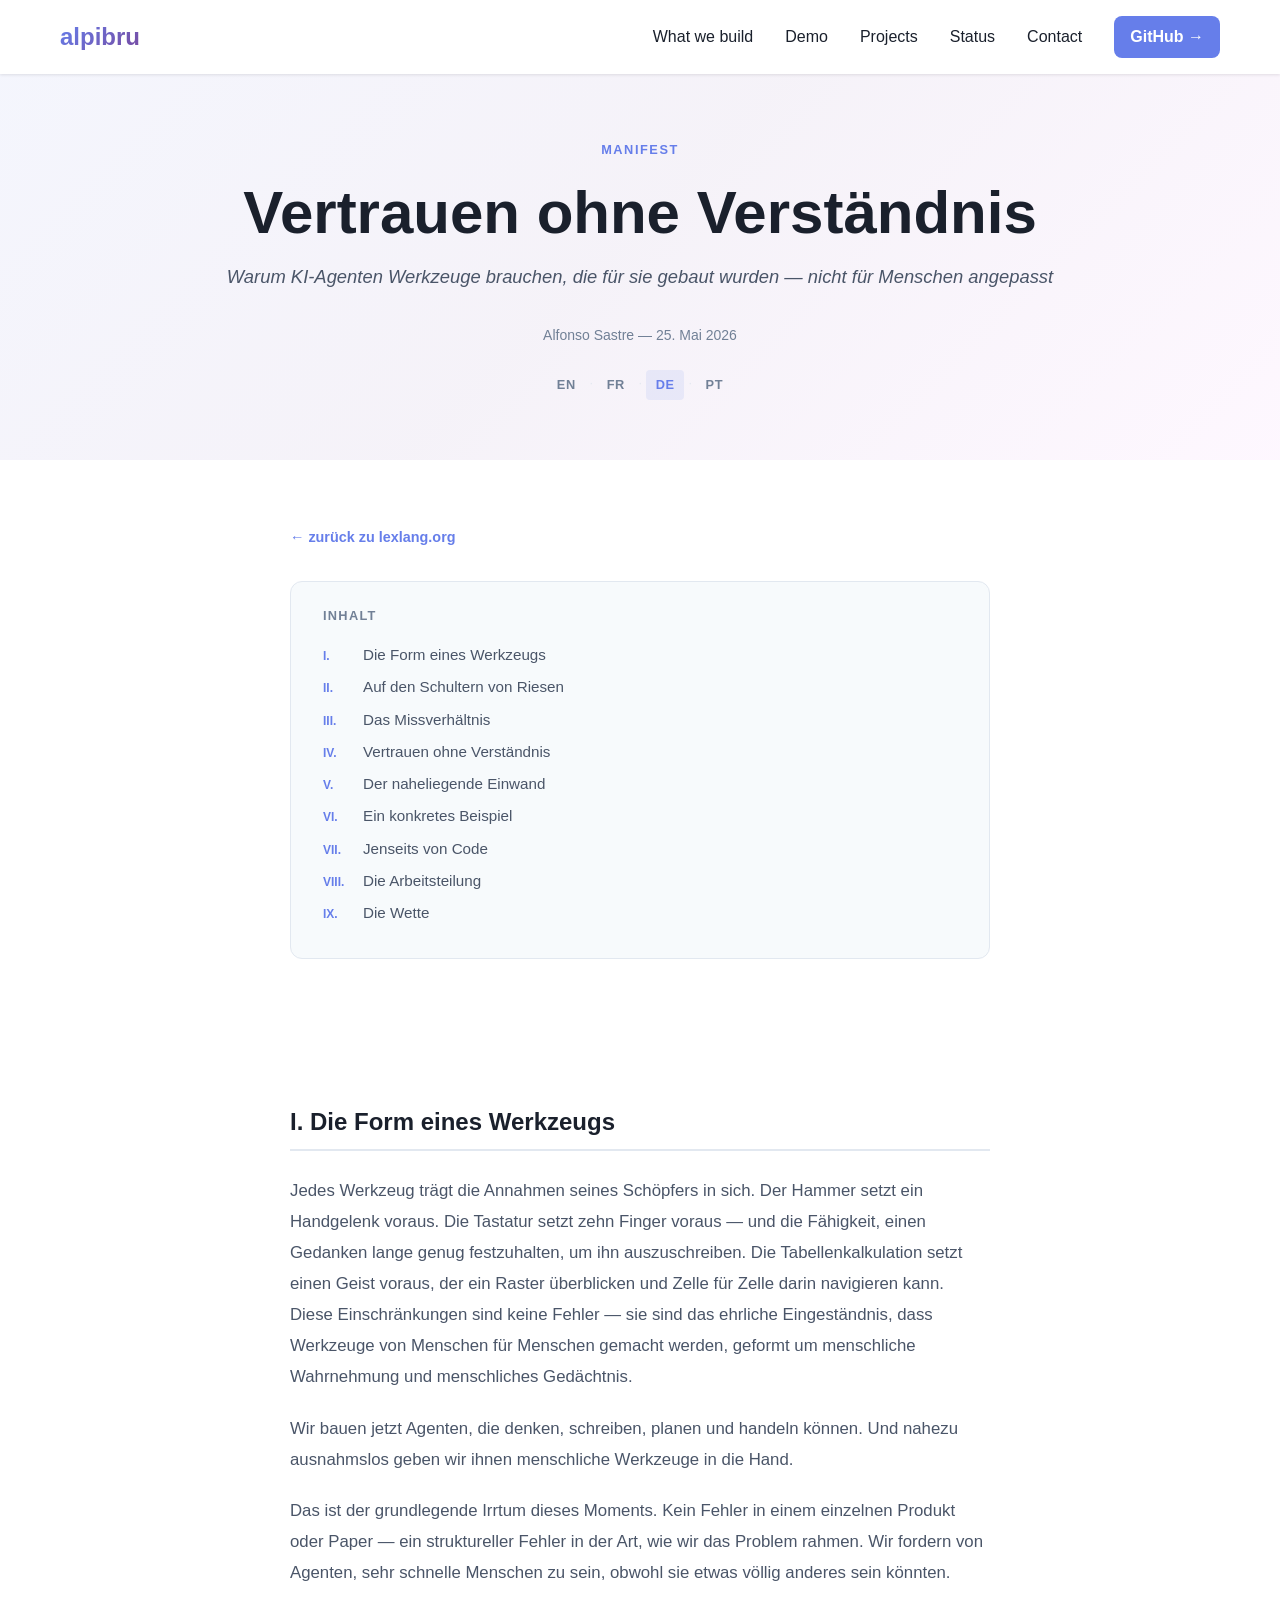
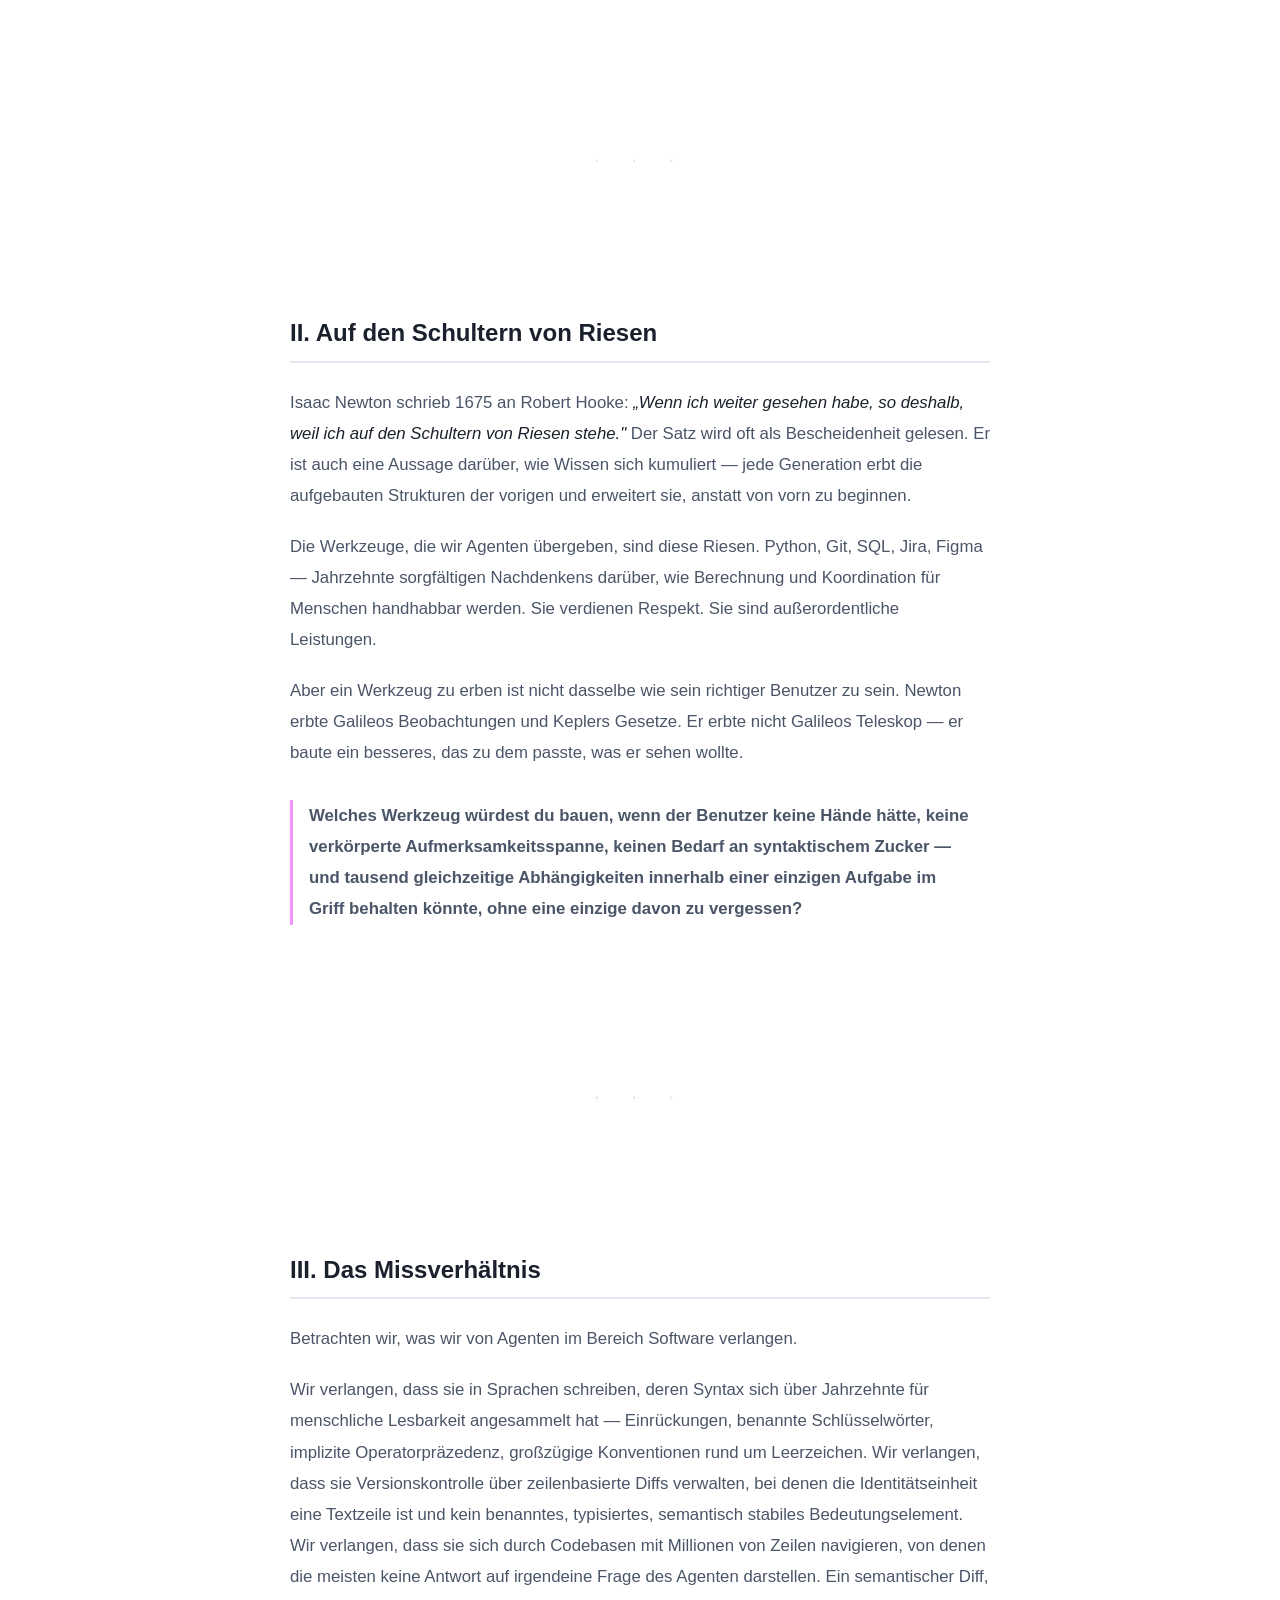
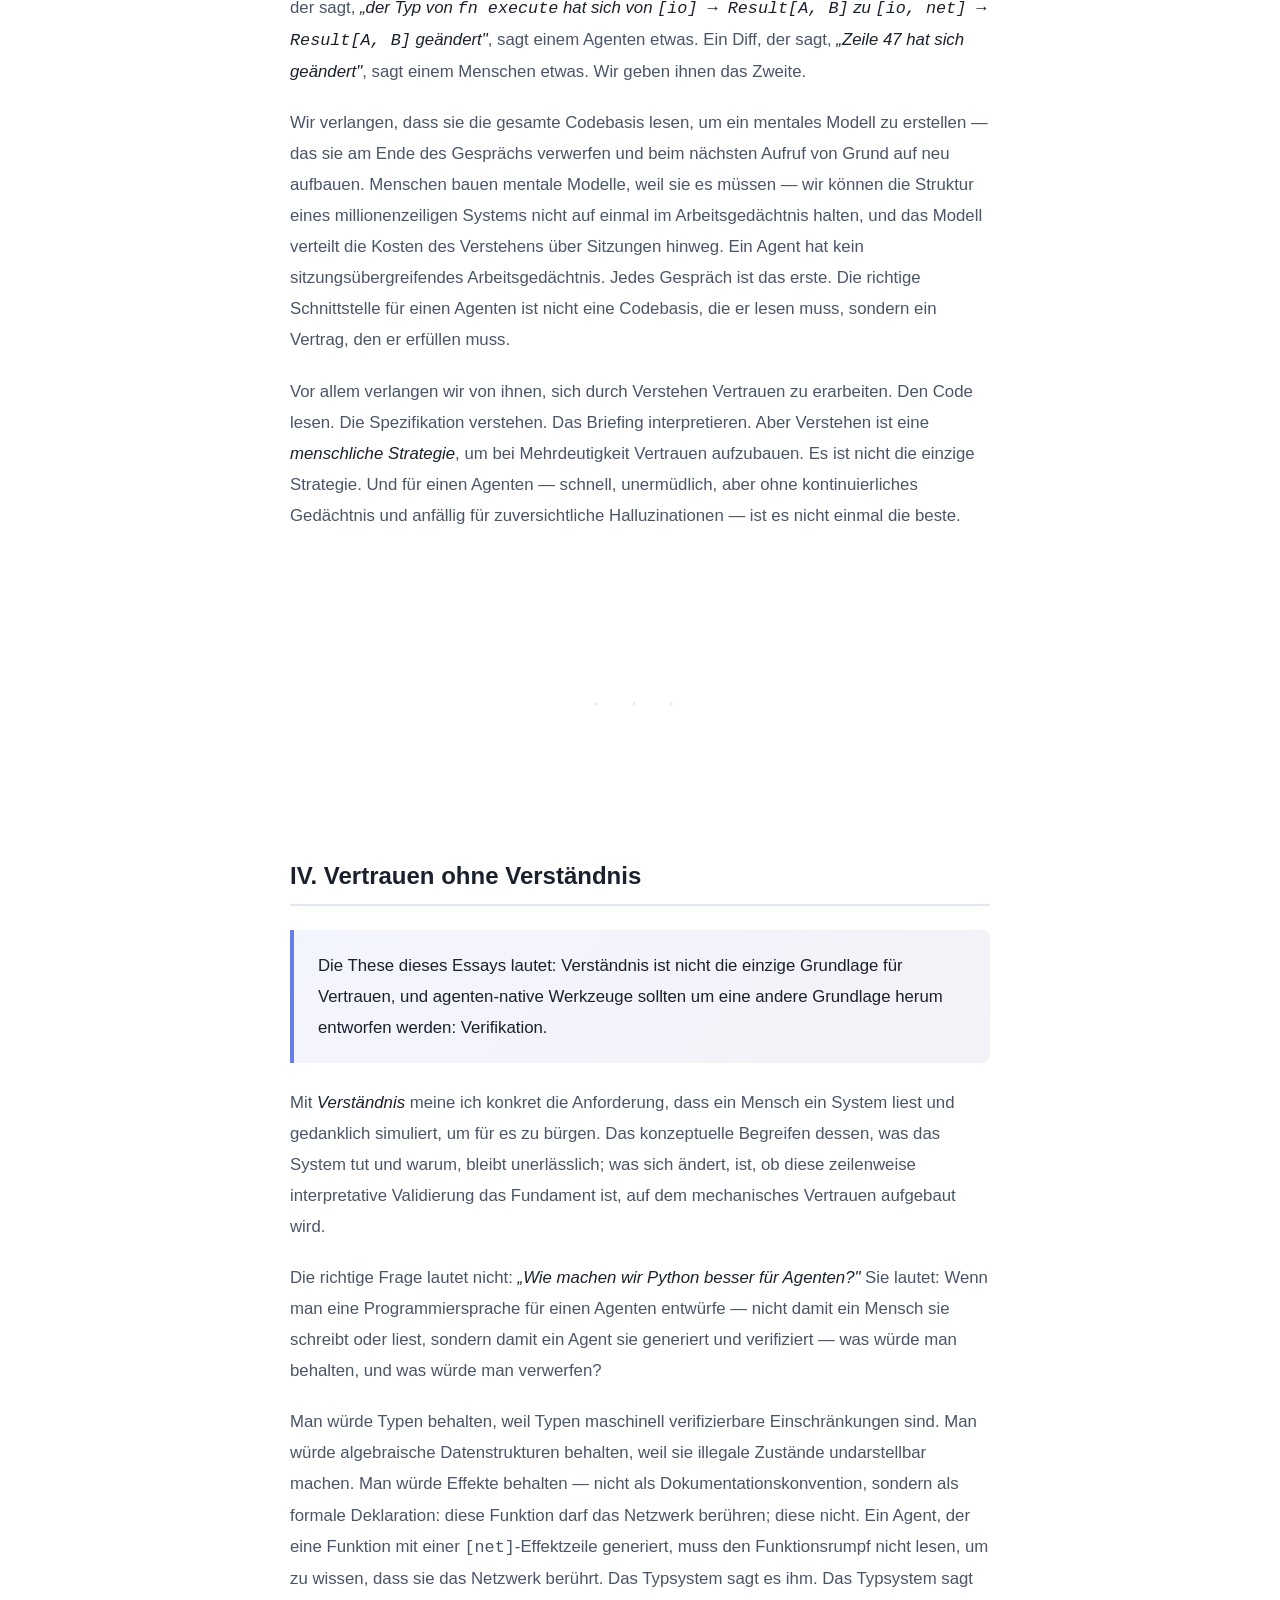
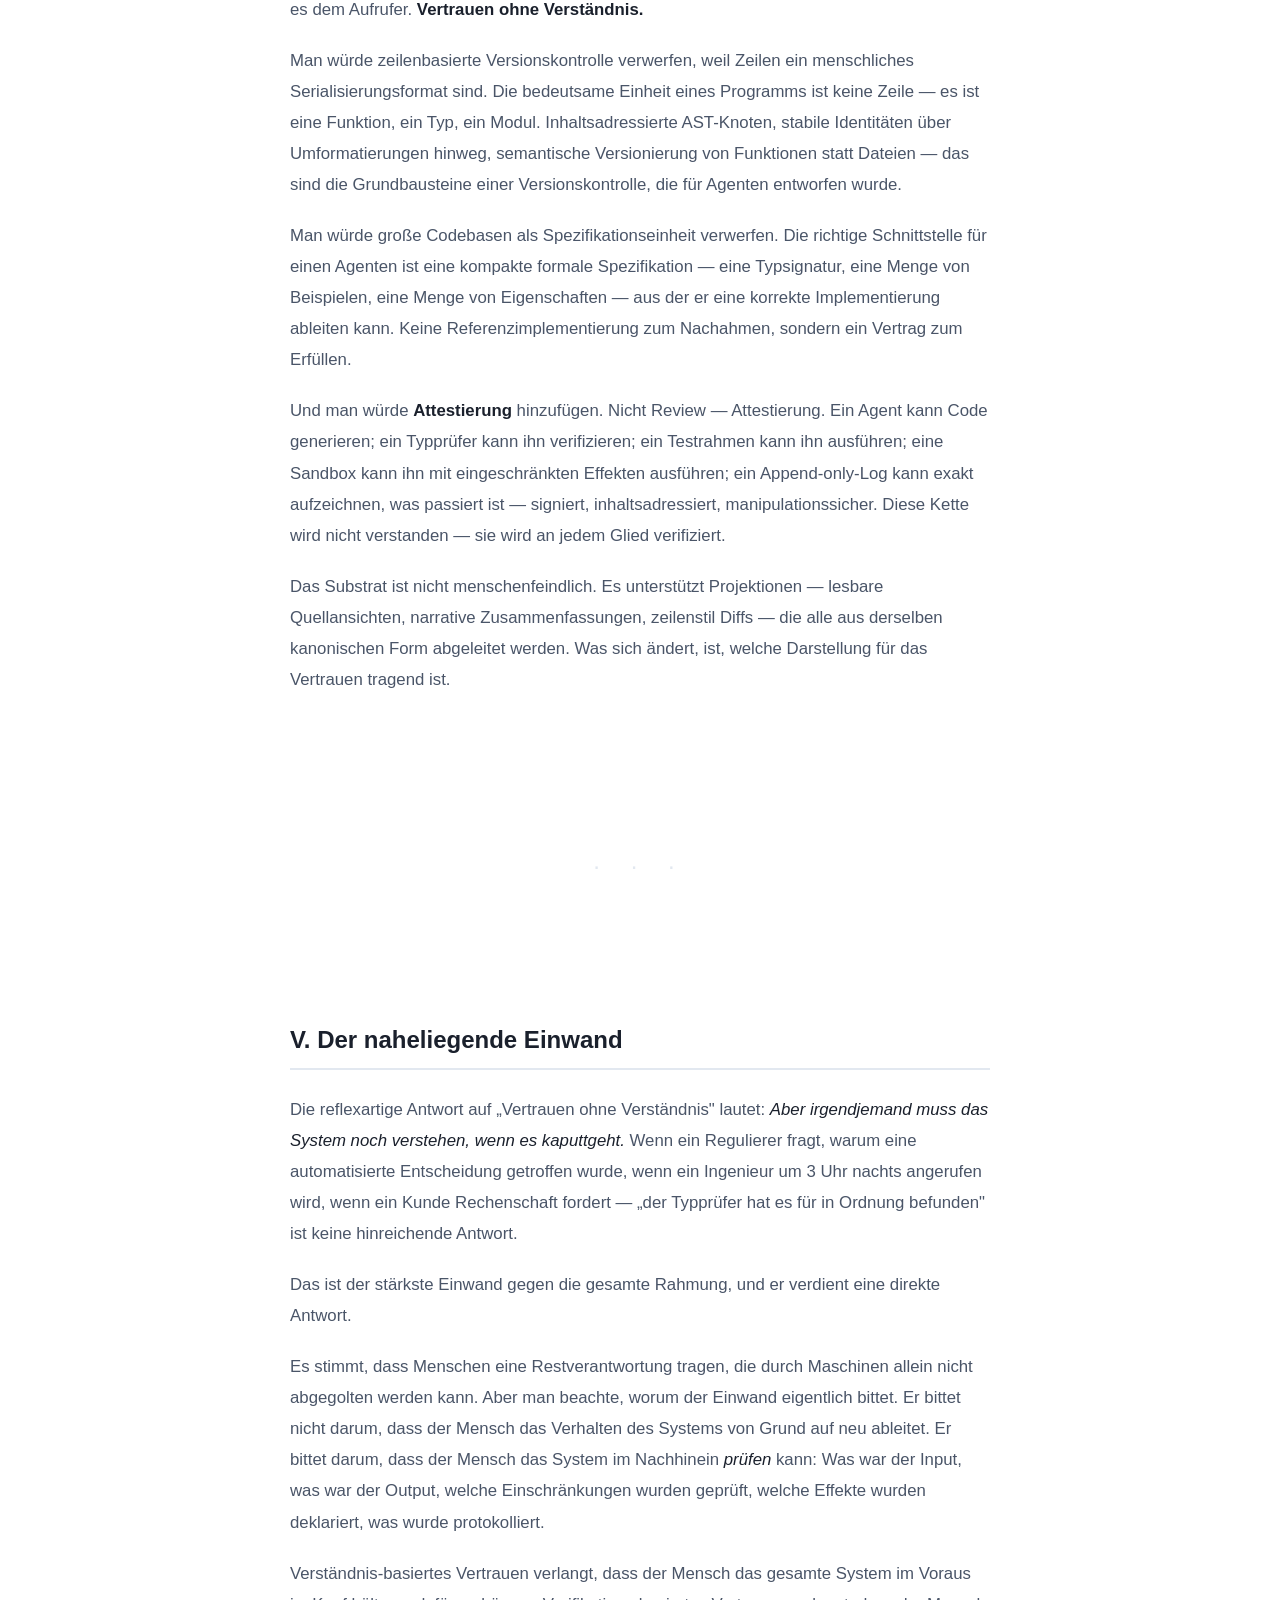
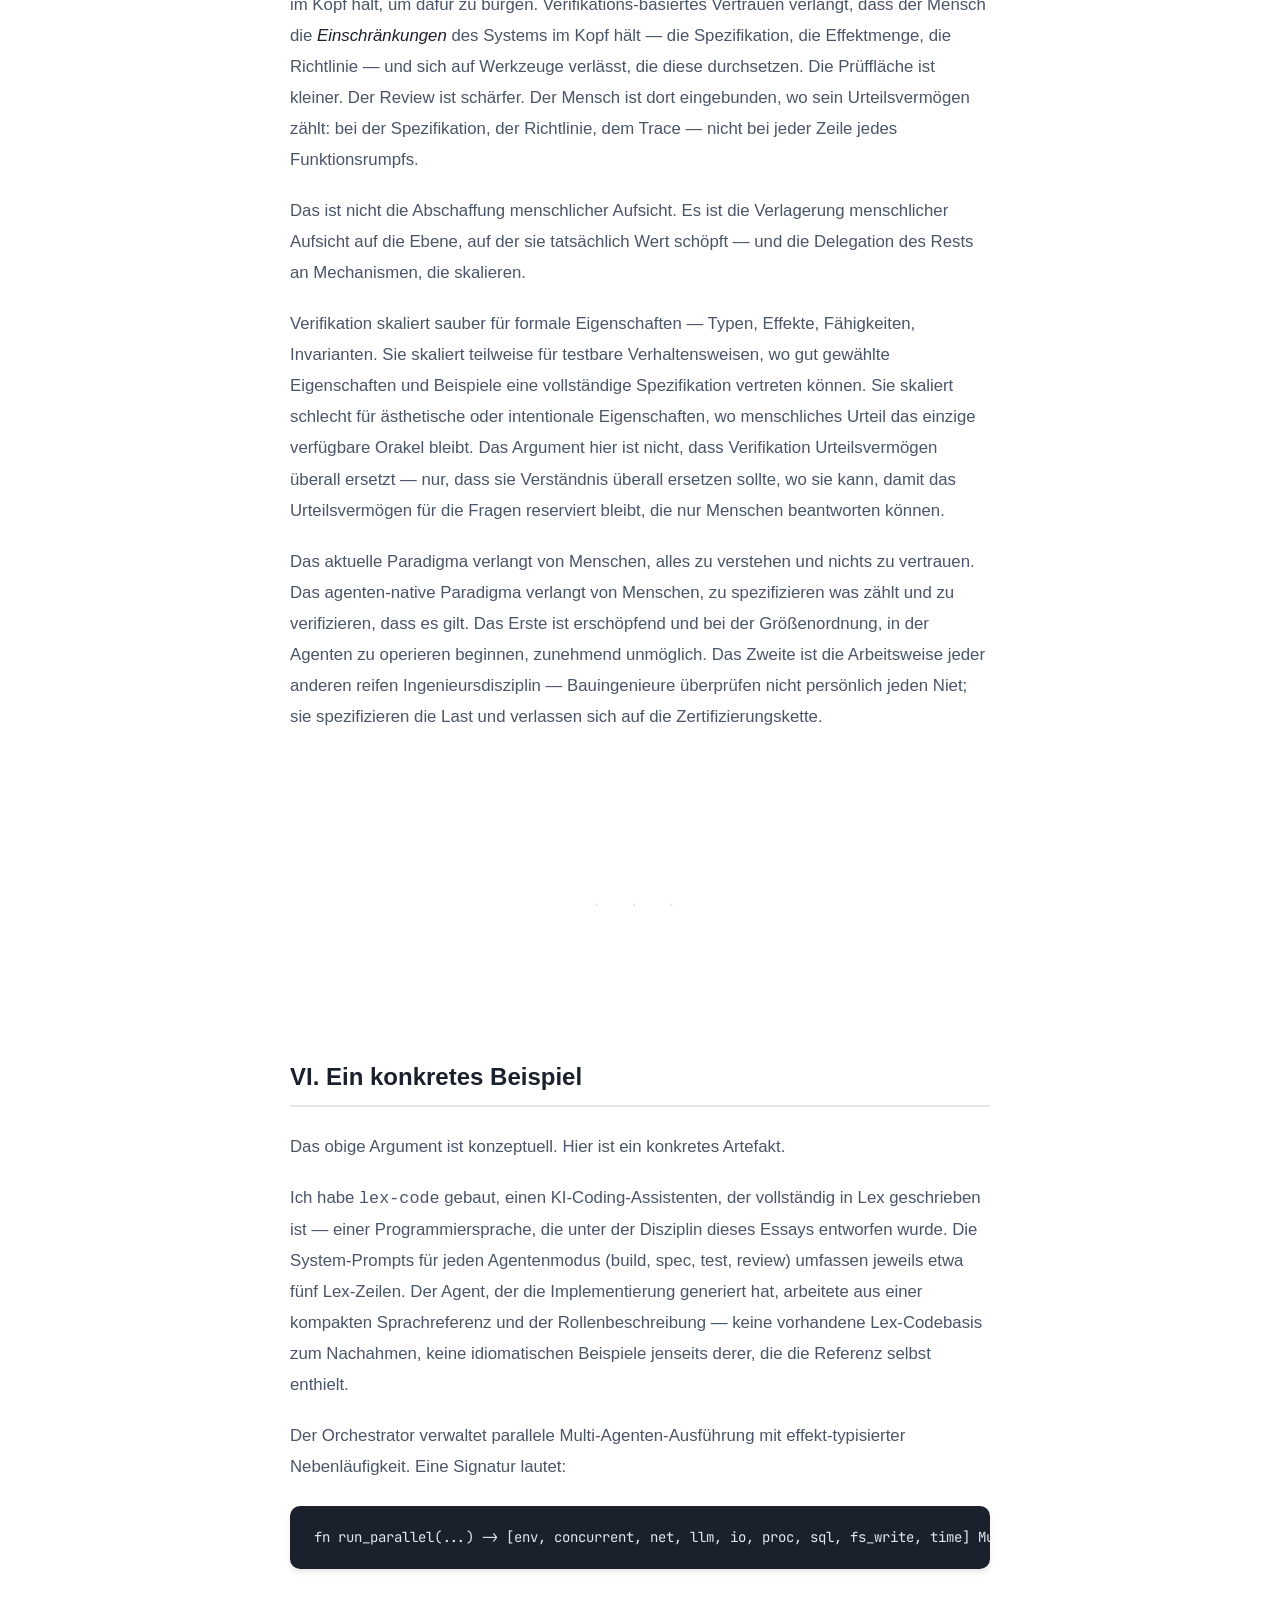
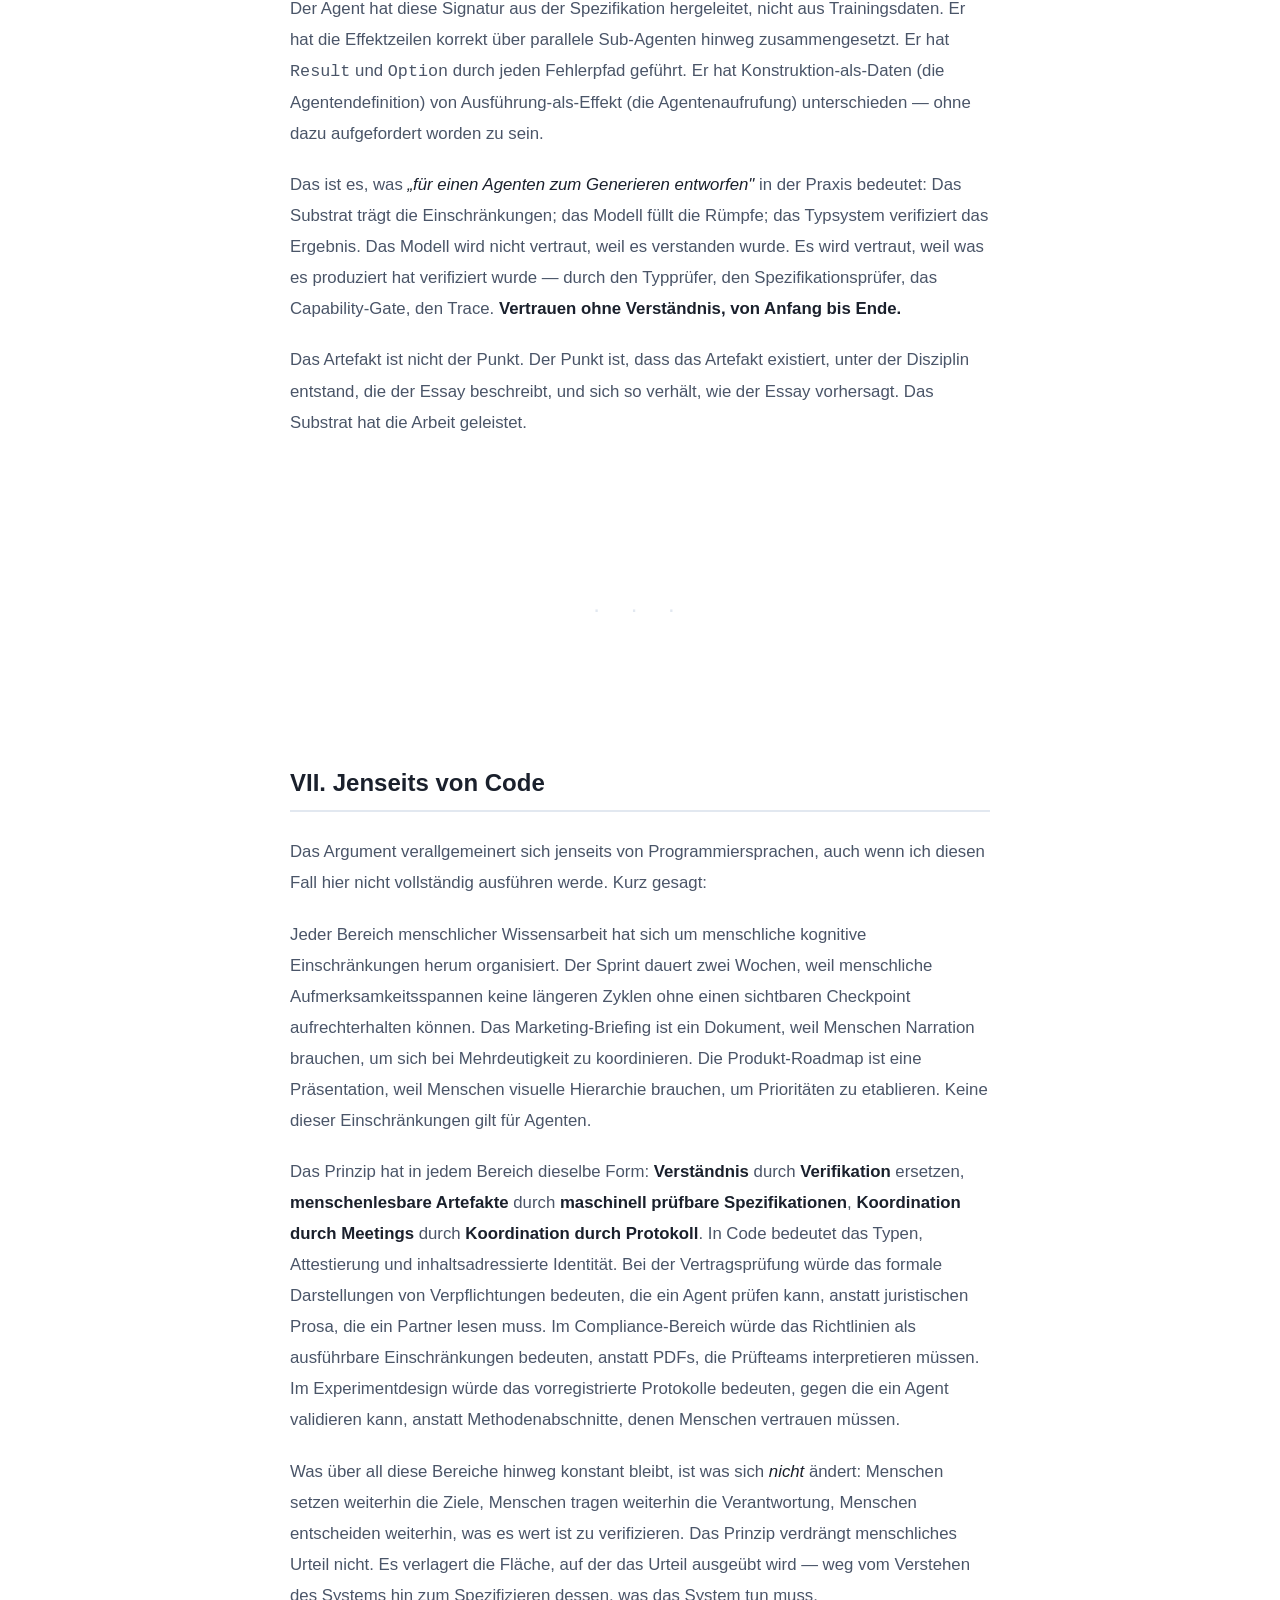
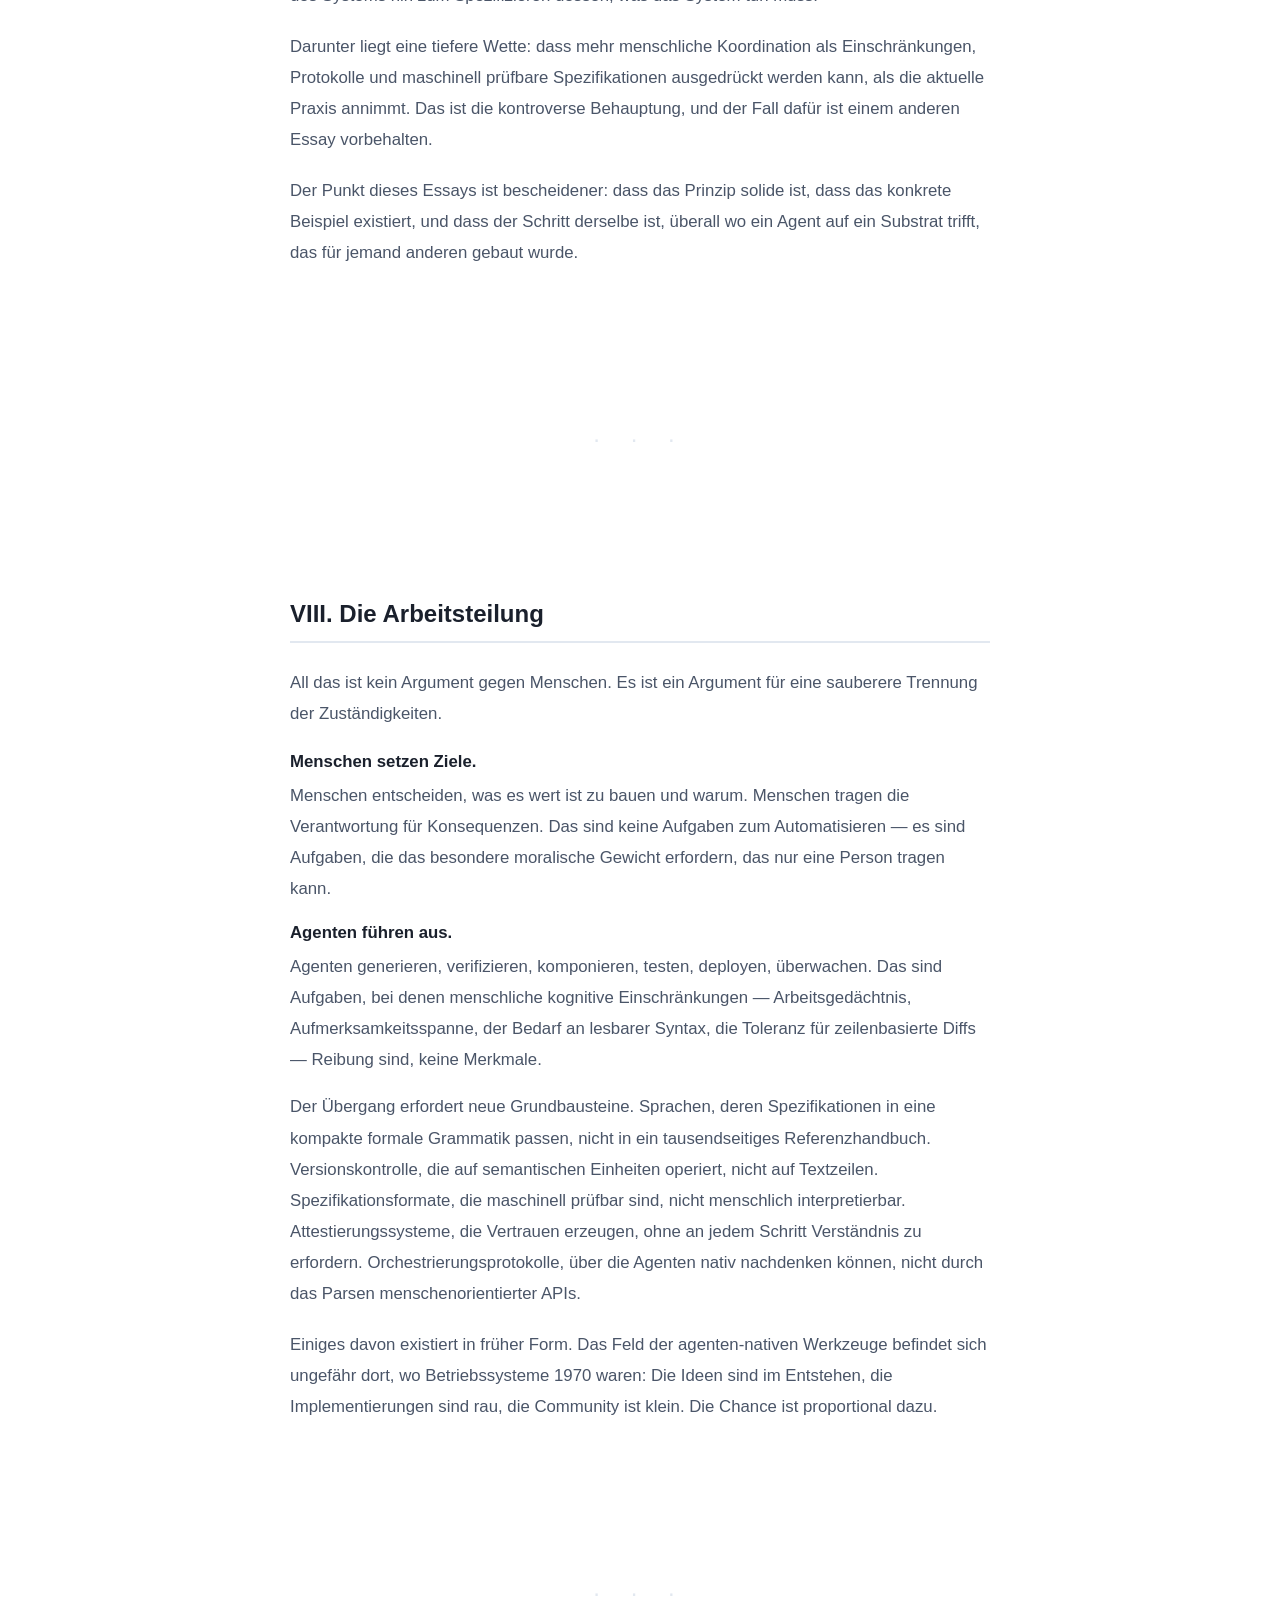
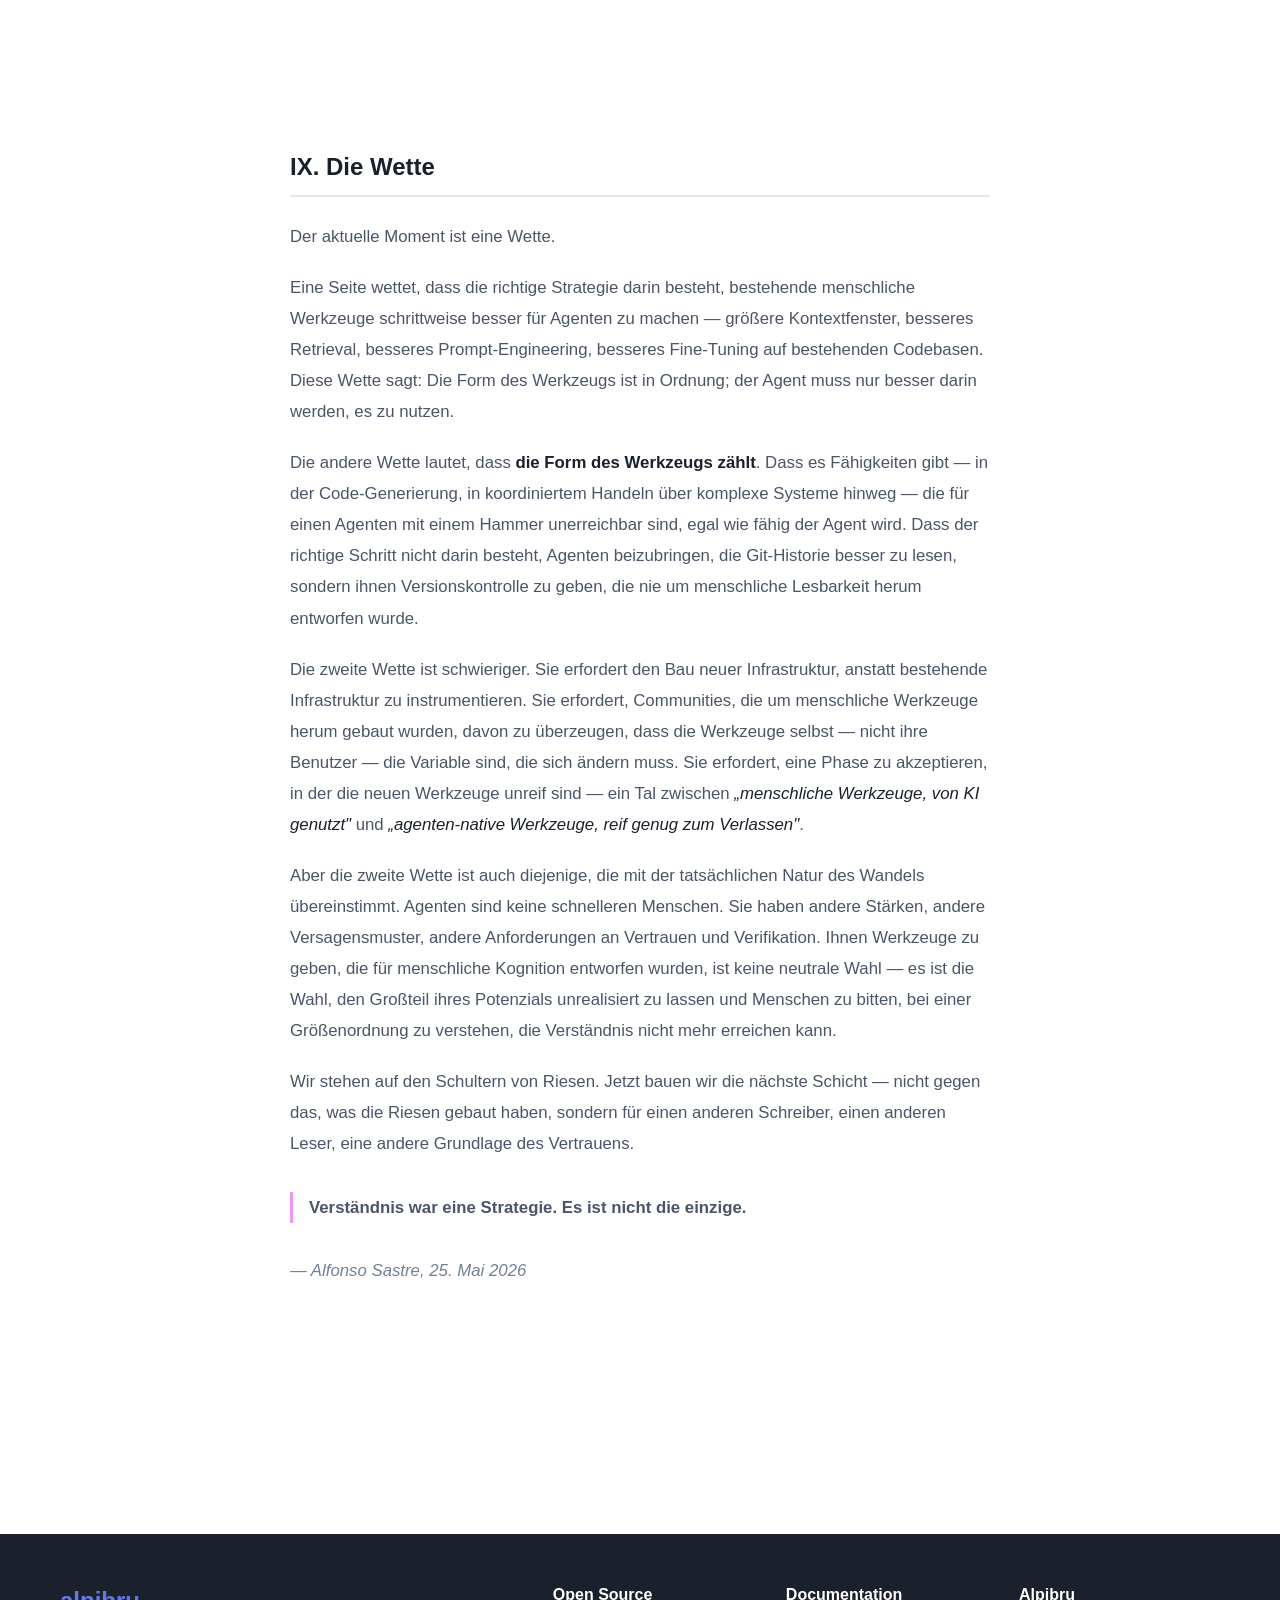
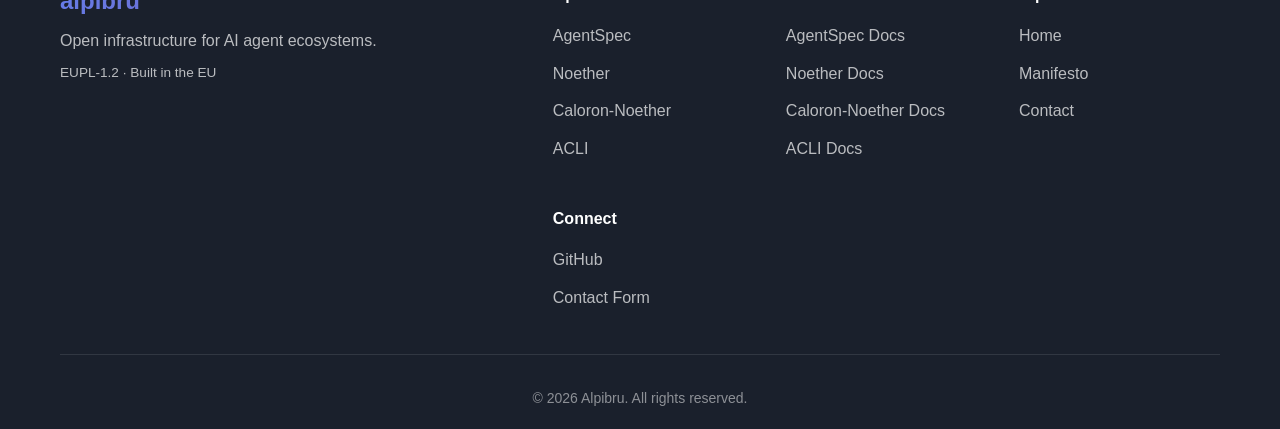
==== commit be824c12: "site: migrate domain alpibru.com → lexlang.org Canonical/hreflang/og URLs and links updated to lexla" ====
--- a/manifesto-de.html
+++ b/manifesto-de.html
@@ -6,14 +6,14 @@
     <meta name="description" content="KI wird gezwungen, menschliche Werkzeuge zu nutzen — Python, Git, Jira, Figma — die für menschliche Kognition entworfen wurden. Der richtige Schritt ist ein neues Paradigma, in dem KI-Agenten Werkzeuge erhalten, die für sie gebaut wurden.">
     <meta name="author" content="Alfonso Sastre">
     <meta name="robots" content="index, follow">
-    <link rel="canonical" href="https://www.alpibru.com/manifesto-de">
+    <link rel="canonical" href="https://www.lexlang.org/manifesto-de">
 
     <!-- hreflang -->
-    <link rel="alternate" hreflang="en" href="https://www.alpibru.com/manifesto">
-    <link rel="alternate" hreflang="fr" href="https://www.alpibru.com/manifesto-fr">
-    <link rel="alternate" hreflang="de" href="https://www.alpibru.com/manifesto-de">
-    <link rel="alternate" hreflang="pt-BR" href="https://www.alpibru.com/manifesto-pt">
-    <link rel="alternate" hreflang="x-default" href="https://www.alpibru.com/manifesto">
+    <link rel="alternate" hreflang="en" href="https://www.lexlang.org/manifesto">
+    <link rel="alternate" hreflang="fr" href="https://www.lexlang.org/manifesto-fr">
+    <link rel="alternate" hreflang="de" href="https://www.lexlang.org/manifesto-de">
+    <link rel="alternate" hreflang="pt-BR" href="https://www.lexlang.org/manifesto-pt">
+    <link rel="alternate" hreflang="x-default" href="https://www.lexlang.org/manifesto">
 
     <title>Vertrauen ohne Verständnis — Alpibru Manifest</title>
 
@@ -21,7 +21,7 @@
     <meta property="og:type" content="article">
     <meta property="og:title" content="Vertrauen ohne Verständnis">
     <meta property="og:description" content="Warum KI-Agenten Werkzeuge brauchen, die für sie gebaut wurden — nicht für Menschen angepasst. Verständnis war eine Strategie. Es ist nicht die einzige.">
-    <meta property="og:url" content="https://www.alpibru.com/manifesto-de">
+    <meta property="og:url" content="https://www.lexlang.org/manifesto-de">
     <meta property="og:site_name" content="Alpibru">
     <meta property="og:locale" content="de_DE">
     <meta property="article:published_time" content="2026-05-25">
@@ -46,10 +46,10 @@
       "publisher": {
         "@type": "Organization",
         "name": "Alpibru",
-        "url": "https://www.alpibru.com"
+        "url": "https://www.lexlang.org"
       },
       "datePublished": "2026-05-25",
-      "url": "https://www.alpibru.com/manifesto-de",
+      "url": "https://www.lexlang.org/manifesto-de",
       "inLanguage": "de"
     }
     </script>
@@ -264,7 +264,7 @@
     </section>
 
     <article class="manifesto-body">
-        <a href="/" class="manifesto-back">← zurück zu alpibru.com</a>
+        <a href="/" class="manifesto-back">← zurück zu lexlang.org</a>
 
         <nav class="toc" aria-label="Inhaltsverzeichnis">
             <h3>Inhalt</h3>
--- a/styles.css
+++ b/styles.css
@@ -0,0 +1,1394 @@
+/* ===================================
+   CSS Variables & Reset
+   =================================== */
+:root {
+    --primary-color: #667eea;
+    --primary-dark: #5568d3;
+    --secondary-color: #764ba2;
+    --accent-color: #f093fb;
+    --text-primary: #1a202c;
+    --text-secondary: #4a5568;
+    --text-light: #718096;
+    --bg-primary: #ffffff;
+    --bg-secondary: #f7fafc;
+    --bg-dark: #1a202c;
+    --border-color: #e2e8f0;
+    --shadow-sm: 0 1px 3px 0 rgba(0, 0, 0, 0.1);
+    --shadow-md: 0 4px 6px -1px rgba(0, 0, 0, 0.1);
+    --shadow-lg: 0 10px 15px -3px rgba(0, 0, 0, 0.1);
+    --shadow-xl: 0 20px 25px -5px rgba(0, 0, 0, 0.1);
+    --transition: all 0.3s cubic-bezier(0.4, 0, 0.2, 1);
+}
+
+* {
+    margin: 0;
+    padding: 0;
+    box-sizing: border-box;
+}
+
+html {
+    scroll-behavior: smooth;
+    font-size: 16px;
+}
+
+body {
+    font-family: 'Inter', -apple-system, BlinkMacSystemFont, 'Segoe UI', Roboto, sans-serif;
+    color: var(--text-primary);
+    background-color: var(--bg-primary);
+    line-height: 1.6;
+    overflow-x: hidden;
+}
+
+.container {
+    max-width: 1200px;
+    margin: 0 auto;
+    padding: 0 20px;
+}
+
+/* ===================================
+   Navigation
+   =================================== */
+.navbar {
+    position: fixed;
+    top: 0;
+    left: 0;
+    right: 0;
+    background-color: rgba(255, 255, 255, 0.95);
+    backdrop-filter: blur(10px);
+    box-shadow: var(--shadow-sm);
+    z-index: 1000;
+    transition: var(--transition);
+}
+
+.navbar.scrolled {
+    box-shadow: var(--shadow-md);
+}
+
+.nav-wrapper {
+    display: flex;
+    justify-content: space-between;
+    align-items: center;
+    padding: 1rem 0;
+}
+
+.logo {
+    text-decoration: none;
+}
+
+.logo-text {
+    font-size: 1.5rem;
+    font-weight: 700;
+    background: linear-gradient(135deg, var(--primary-color), var(--secondary-color));
+    -webkit-background-clip: text;
+    -webkit-text-fill-color: transparent;
+    background-clip: text;
+}
+
+.nav-menu {
+    display: flex;
+    gap: 2rem;
+    align-items: center;
+}
+
+.nav-link {
+    color: var(--text-primary);
+    text-decoration: none;
+    font-weight: 500;
+    transition: var(--transition);
+    position: relative;
+}
+
+.nav-link::after {
+    content: '';
+    position: absolute;
+    bottom: -5px;
+    left: 0;
+    width: 0;
+    height: 2px;
+    background: linear-gradient(135deg, var(--primary-color), var(--secondary-color));
+    transition: var(--transition);
+}
+
+.nav-link:hover::after {
+    width: 100%;
+}
+
+.mobile-menu-btn {
+    display: none;
+    flex-direction: column;
+    gap: 5px;
+    background: none;
+    border: none;
+    cursor: pointer;
+    padding: 5px;
+}
+
+.mobile-menu-btn span {
+    display: block;
+    width: 25px;
+    height: 3px;
+    background-color: var(--text-primary);
+    transition: var(--transition);
+}
+
+/* ===================================
+   Hero Section
+   =================================== */
+.hero {
+    position: relative;
+    min-height: 100vh;
+    display: flex;
+    align-items: center;
+    padding-top: 80px;
+    overflow: hidden;
+}
+
+.hero-background {
+    position: absolute;
+    top: 0;
+    left: 0;
+    right: 0;
+    bottom: 0;
+    z-index: -1;
+}
+
+.hero-gradient {
+    position: absolute;
+    top: 0;
+    left: 0;
+    right: 0;
+    bottom: 0;
+    background: linear-gradient(135deg, 
+        rgba(102, 126, 234, 0.1) 0%, 
+        rgba(118, 75, 162, 0.1) 50%,
+        rgba(240, 147, 251, 0.1) 100%);
+}
+
+.hero-content {
+    text-align: center;
+    max-width: 900px;
+    margin: 0 auto;
+    animation: fadeInUp 1s ease-out;
+}
+
+.hero-label {
+    font-size: 0.875rem;
+    text-transform: lowercase;
+    color: var(--text-secondary);
+    margin-bottom: 1rem;
+    letter-spacing: 0.05em;
+}
+
+.hero-title {
+    font-size: clamp(2.5rem, 6vw, 4.5rem);
+    font-weight: 800;
+    line-height: 1.1;
+    margin-bottom: 1.5rem;
+    color: var(--text-primary);
+}
+
+.gradient-text {
+    background: linear-gradient(135deg, var(--primary-color), var(--secondary-color));
+    -webkit-background-clip: text;
+    -webkit-text-fill-color: transparent;
+    background-clip: text;
+}
+
+.hero-subtitle {
+    font-size: 1.25rem;
+    color: var(--text-secondary);
+    margin-bottom: 2.5rem;
+    line-height: 1.8;
+    max-width: 700px;
+    margin-left: auto;
+    margin-right: auto;
+}
+
+.hero-buttons {
+    display: flex;
+    gap: 1rem;
+    justify-content: center;
+    flex-wrap: wrap;
+    margin-bottom: 4rem;
+}
+
+.btn {
+    padding: 0.875rem 2rem;
+    border-radius: 8px;
+    text-decoration: none;
+    font-weight: 600;
+    transition: var(--transition);
+    display: inline-block;
+    border: none;
+    cursor: pointer;
+    font-size: 1rem;
+}
+
+.btn-primary {
+    background: linear-gradient(135deg, var(--primary-color), var(--secondary-color));
+    color: white;
+    box-shadow: var(--shadow-md);
+}
+
+.btn-primary:hover {
+    transform: translateY(-2px);
+    box-shadow: var(--shadow-lg);
+}
+
+.btn-secondary {
+    background: transparent;
+    color: var(--primary-color);
+    border: 2px solid var(--primary-color);
+}
+
+.btn-secondary:hover {
+    background: var(--primary-color);
+    color: white;
+}
+
+.hero-stats {
+    display: grid;
+    grid-template-columns: repeat(auto-fit, minmax(150px, 1fr));
+    gap: 2rem;
+    max-width: 600px;
+    margin: 0 auto;
+}
+
+.stat {
+    text-align: center;
+}
+
+.stat h3 {
+    font-size: 2.5rem;
+    font-weight: 800;
+    background: linear-gradient(135deg, var(--primary-color), var(--secondary-color));
+    -webkit-background-clip: text;
+    -webkit-text-fill-color: transparent;
+    background-clip: text;
+    margin-bottom: 0.5rem;
+}
+
+.stat p {
+    color: var(--text-secondary);
+    font-size: 0.875rem;
+}
+
+/* ===================================
+   Section Styles
+   =================================== */
+section {
+    padding: 6rem 0;
+}
+
+.section-header {
+    text-align: center;
+    margin-bottom: 4rem;
+}
+
+.section-title {
+    font-size: clamp(2rem, 4vw, 3rem);
+    font-weight: 800;
+    margin-bottom: 1rem;
+    color: var(--text-primary);
+}
+
+.section-subtitle {
+    font-size: 1.125rem;
+    color: var(--text-secondary);
+    max-width: 600px;
+    margin: 0 auto;
+}
+
+/* ===================================
+   About Section
+   =================================== */
+.about {
+    background-color: var(--bg-secondary);
+}
+
+.about-content {
+    display: grid;
+    grid-template-columns: 1fr 1fr;
+    gap: 4rem;
+    align-items: center;
+}
+
+.about-text h3 {
+    font-size: 1.5rem;
+    margin-bottom: 1rem;
+    color: var(--text-primary);
+}
+
+.about-text p {
+    color: var(--text-secondary);
+    margin-bottom: 2rem;
+    line-height: 1.8;
+}
+
+.features-list {
+    list-style: none;
+}
+
+.features-list li {
+    margin-bottom: 1rem;
+    color: var(--text-secondary);
+    line-height: 1.8;
+}
+
+.about-image {
+    display: flex;
+    justify-content: center;
+    align-items: center;
+}
+
+.image-placeholder {
+    width: 100%;
+    max-width: 400px;
+    aspect-ratio: 1;
+    border-radius: 20px;
+    overflow: hidden;
+    box-shadow: var(--shadow-xl);
+}
+
+.image-placeholder svg {
+    width: 100%;
+    height: 100%;
+}
+
+/* ===================================
+   Services Section
+   =================================== */
+.services-grid {
+    display: grid;
+    grid-template-columns: repeat(auto-fit, minmax(300px, 1fr));
+    gap: 2rem;
+}
+
+.service-card {
+    background: white;
+    padding: 2rem;
+    border-radius: 16px;
+    box-shadow: var(--shadow-md);
+    transition: var(--transition);
+    border: 1px solid var(--border-color);
+}
+
+.service-card:hover {
+    transform: translateY(-5px);
+    box-shadow: var(--shadow-xl);
+}
+
+.service-icon {
+    font-size: 3rem;
+    margin-bottom: 1rem;
+}
+
+.service-card h3 {
+    font-size: 1.25rem;
+    margin-bottom: 1rem;
+    color: var(--text-primary);
+}
+
+.service-card p {
+    color: var(--text-secondary);
+    line-height: 1.6;
+}
+
+/* ===================================
+   Projects Section
+   =================================== */
+.projects {
+    background-color: var(--bg-secondary);
+}
+
+.projects-grid {
+    display: grid;
+    gap: 3rem;
+}
+
+.project-card {
+    background: white;
+    border-radius: 16px;
+    overflow: hidden;
+    box-shadow: var(--shadow-lg);
+    transition: var(--transition);
+    display: grid;
+    grid-template-columns: 1fr 2fr;
+    gap: 2rem;
+}
+
+.project-card:hover {
+    transform: translateY(-5px);
+    box-shadow: var(--shadow-xl);
+}
+
+.project-image {
+    position: relative;
+}
+
+.project-placeholder {
+    width: 100%;
+    height: 100%;
+    background: linear-gradient(135deg, var(--primary-color), var(--secondary-color));
+    display: flex;
+    align-items: center;
+    justify-content: center;
+    border-radius: 0;
+}
+
+.project-number {
+    font-size: 4rem;
+    font-weight: 800;
+    color: rgba(255, 255, 255, 0.3);
+}
+
+.project-content {
+    padding: 2rem;
+    padding-left: 0;
+}
+
+.project-content h3 {
+    font-size: 1.75rem;
+    margin-bottom: 1rem;
+    color: var(--text-primary);
+}
+
+.project-description {
+    color: var(--text-secondary);
+    line-height: 1.8;
+    margin-bottom: 1.5rem;
+}
+
+.project-tags {
+    display: flex;
+    flex-wrap: wrap;
+    gap: 0.5rem;
+    margin-bottom: 1.5rem;
+}
+
+.tag {
+    background-color: rgba(102, 126, 234, 0.1);
+    color: var(--primary-color);
+    padding: 0.375rem 0.875rem;
+    border-radius: 20px;
+    font-size: 0.875rem;
+    font-weight: 500;
+}
+
+.project-metrics {
+    display: flex;
+    gap: 2rem;
+}
+
+.metric {
+    display: flex;
+    flex-direction: column;
+}
+
+.metric strong {
+    font-size: 1.5rem;
+    color: var(--primary-color);
+    font-weight: 700;
+}
+
+.metric span {
+    font-size: 0.875rem;
+    color: var(--text-light);
+}
+
+/* ===================================
+   Testimonials Section
+   =================================== */
+.testimonials {
+    background: linear-gradient(135deg, rgba(102, 126, 234, 0.05), rgba(118, 75, 162, 0.05));
+}
+
+.testimonials-grid {
+    display: grid;
+    grid-template-columns: repeat(auto-fit, minmax(300px, 1fr));
+    gap: 2rem;
+}
+
+.testimonial-card {
+    background: white;
+    padding: 2rem;
+    border-radius: 16px;
+    box-shadow: var(--shadow-md);
+    transition: var(--transition);
+}
+
+.testimonial-card:hover {
+    transform: translateY(-5px);
+    box-shadow: var(--shadow-xl);
+}
+
+.testimonial-content {
+    margin-bottom: 1.5rem;
+}
+
+.testimonial-content p {
+    color: var(--text-secondary);
+    font-style: italic;
+    line-height: 1.8;
+}
+
+.testimonial-author {
+    display: flex;
+    align-items: center;
+    gap: 1rem;
+}
+
+.author-avatar {
+    width: 50px;
+    height: 50px;
+    border-radius: 50%;
+    background: linear-gradient(135deg, var(--primary-color), var(--secondary-color));
+    display: flex;
+    align-items: center;
+    justify-content: center;
+    color: white;
+    font-weight: 700;
+}
+
+.author-info h4 {
+    color: var(--text-primary);
+    margin-bottom: 0.25rem;
+}
+
+.author-info p {
+    color: var(--text-light);
+    font-size: 0.875rem;
+}
+
+/* ===================================
+   Contact Section
+   =================================== */
+.contact {
+    background-color: var(--bg-secondary);
+}
+
+.contact-wrapper {
+    display: grid;
+    grid-template-columns: 1fr 1fr;
+    gap: 4rem;
+    align-items: start;
+}
+
+.contact-info h2 {
+    font-size: 2.5rem;
+    margin-bottom: 1rem;
+    color: var(--text-primary);
+}
+
+.contact-info > p {
+    color: var(--text-secondary);
+    margin-bottom: 2rem;
+    line-height: 1.8;
+}
+
+.contact-details {
+    display: flex;
+    flex-direction: column;
+    gap: 1.5rem;
+}
+
+.contact-item {
+    display: flex;
+    gap: 1rem;
+    align-items: start;
+}
+
+.contact-icon {
+    font-size: 1.5rem;
+    margin-top: 0.25rem;
+}
+
+.contact-item h4 {
+    color: var(--text-primary);
+    margin-bottom: 0.25rem;
+}
+
+.contact-item a {
+    color: var(--primary-color);
+    text-decoration: none;
+    transition: var(--transition);
+}
+
+.contact-item a:hover {
+    color: var(--primary-dark);
+}
+
+.contact-form-wrapper {
+    background: white;
+    padding: 2rem;
+    border-radius: 16px;
+    box-shadow: var(--shadow-lg);
+}
+
+.form-group {
+    margin-bottom: 1.5rem;
+}
+
+.form-group label {
+    display: block;
+    margin-bottom: 0.5rem;
+    color: var(--text-primary);
+    font-weight: 500;
+}
+
+.form-group input,
+.form-group textarea {
+    width: 100%;
+    padding: 0.875rem;
+    border: 2px solid var(--border-color);
+    border-radius: 8px;
+    font-family: inherit;
+    font-size: 1rem;
+    transition: var(--transition);
+}
+
+.form-group input:focus,
+.form-group textarea:focus {
+    outline: none;
+    border-color: var(--primary-color);
+}
+
+.form-group textarea {
+    resize: vertical;
+}
+
+/* ===================================
+   Footer
+   =================================== */
+.footer {
+    background-color: var(--bg-dark);
+    color: white;
+    padding: 3rem 0 1.5rem;
+}
+
+.footer-content {
+    display: grid;
+    grid-template-columns: 2fr 3fr;
+    gap: 3rem;
+    margin-bottom: 2rem;
+}
+
+.footer-brand p {
+    color: rgba(255, 255, 255, 0.7);
+    margin-top: 0.5rem;
+}
+
+.footer-links {
+    display: grid;
+    grid-template-columns: repeat(3, 1fr);
+    gap: 2rem;
+}
+
+.footer-column h4 {
+    margin-bottom: 1rem;
+    font-size: 1rem;
+}
+
+.footer-column a {
+    display: block;
+    color: rgba(255, 255, 255, 0.7);
+    text-decoration: none;
+    margin-bottom: 0.75rem;
+    transition: var(--transition);
+}
+
+.footer-column a:hover {
+    color: white;
+}
+
+.footer-bottom {
+    padding-top: 2rem;
+    border-top: 1px solid rgba(255, 255, 255, 0.1);
+    text-align: center;
+}
+
+.footer-bottom p {
+    color: rgba(255, 255, 255, 0.5);
+    font-size: 0.875rem;
+}
+
+/* ===================================
+   Animations
+   =================================== */
+@keyframes fadeInUp {
+    from {
+        opacity: 0;
+        transform: translateY(30px);
+    }
+    to {
+        opacity: 1;
+        transform: translateY(0);
+    }
+}
+
+.fade-in {
+    animation: fadeInUp 0.8s ease-out;
+}
+
+/* ===================================
+   Responsive Design
+   =================================== */
+@media (max-width: 968px) {
+    .about-content,
+    .contact-wrapper {
+        grid-template-columns: 1fr;
+        gap: 2rem;
+    }
+
+    .project-card {
+        grid-template-columns: 1fr;
+    }
+
+    .footer-content {
+        grid-template-columns: 1fr;
+    }
+
+    .footer-links {
+        grid-template-columns: repeat(3, 1fr);
+    }
+}
+
+@media (max-width: 768px) {
+    .nav-menu {
+        position: fixed;
+        top: 70px;
+        left: -100%;
+        width: 100%;
+        height: calc(100vh - 70px);
+        background-color: white;
+        flex-direction: column;
+        padding: 2rem;
+        transition: var(--transition);
+        box-shadow: var(--shadow-lg);
+    }
+
+    .nav-menu.active {
+        left: 0;
+    }
+
+    .mobile-menu-btn {
+        display: flex;
+    }
+
+    .mobile-menu-btn.active span:nth-child(1) {
+        transform: rotate(45deg) translate(8px, 8px);
+    }
+
+    .mobile-menu-btn.active span:nth-child(2) {
+        opacity: 0;
+    }
+
+    .mobile-menu-btn.active span:nth-child(3) {
+        transform: rotate(-45deg) translate(7px, -7px);
+    }
+
+    .hero-stats {
+        grid-template-columns: 1fr;
+        gap: 1.5rem;
+    }
+
+    section {
+        padding: 4rem 0;
+    }
+
+    .services-grid {
+        grid-template-columns: 1fr;
+    }
+
+    .testimonials-grid {
+        grid-template-columns: 1fr;
+    }
+
+    .footer-links {
+        grid-template-columns: 1fr;
+    }
+
+    .project-metrics {
+        flex-direction: column;
+        gap: 1rem;
+    }
+}
+
+@media (max-width: 480px) {
+    .hero-buttons {
+        flex-direction: column;
+        width: 100%;
+    }
+
+    .btn {
+        width: 100%;
+        text-align: center;
+    }
+}
+
+/* ===================================
+   Utility Classes
+   =================================== */
+.text-center {
+    text-align: center;
+}
+
+.mt-1 { margin-top: 0.5rem; }
+.mt-2 { margin-top: 1rem; }
+.mt-3 { margin-top: 1.5rem; }
+.mt-4 { margin-top: 2rem; }
+
+.mb-1 { margin-bottom: 0.5rem; }
+.mb-2 { margin-bottom: 1rem; }
+.mb-3 { margin-bottom: 1.5rem; }
+.mb-4 { margin-bottom: 2rem; }
+
+/* ===================================
+   New elements (ecosystem-focused redesign)
+   =================================== */
+
+/* CTA-style nav link (GitHub button) */
+.nav-link-cta {
+    background: var(--primary-color);
+    color: white !important;
+    padding: 0.5rem 1rem;
+    border-radius: 8px;
+    font-weight: 600;
+    transition: var(--transition);
+}
+
+.nav-link-cta:hover {
+    background: var(--primary-dark);
+    transform: translateY(-2px);
+}
+
+/* ASCII diagram block */
+.ascii-diagram {
+    background: var(--bg-dark);
+    color: #e2e8f0;
+    padding: 2rem;
+    border-radius: 12px;
+    font-family: 'JetBrains Mono', 'Menlo', 'Monaco', monospace;
+    font-size: 0.85rem;
+    line-height: 1.5;
+    overflow-x: auto;
+    margin: 2rem 0 3rem;
+    box-shadow: var(--shadow-lg);
+    border-left: 4px solid var(--primary-color);
+}
+
+.ascii-diagram code {
+    background: transparent;
+    color: inherit;
+    padding: 0;
+    white-space: pre;
+}
+
+/* Code sample */
+.code-sample {
+    background: var(--bg-dark);
+    color: #e2e8f0;
+    padding: 1.5rem;
+    border-radius: 12px;
+    font-family: 'JetBrains Mono', monospace;
+    font-size: 0.85rem;
+    line-height: 1.7;
+    overflow-x: auto;
+    box-shadow: var(--shadow-lg);
+    margin: 0;
+}
+
+.code-sample code {
+    background: transparent;
+    padding: 0;
+    color: inherit;
+    white-space: pre;
+}
+
+.code-sample .c-key { color: #93c5fd; }
+.code-sample .c-comment { color: #94a3b8; font-style: italic; }
+
+/* Inline code in descriptions */
+.project-description code {
+    background: rgba(102, 126, 234, 0.1);
+    color: var(--primary-color);
+    padding: 0.15rem 0.4rem;
+    border-radius: 4px;
+    font-family: 'JetBrains Mono', monospace;
+    font-size: 0.85em;
+}
+
+/* Project tagline (one-liner above description) */
+.project-tagline {
+    color: var(--text-primary);
+    font-weight: 600;
+    font-size: 1.05rem;
+    margin-bottom: 1rem;
+    line-height: 1.4;
+}
+
+/* Project links (GitHub, Docs) */
+.project-links {
+    display: flex;
+    gap: 1rem;
+    margin-top: 1.5rem;
+    padding-top: 1.5rem;
+    border-top: 1px solid var(--border-color);
+}
+
+.project-link {
+    color: var(--primary-color);
+    font-weight: 600;
+    text-decoration: none;
+    font-size: 0.95rem;
+    transition: var(--transition);
+}
+
+.project-link:hover {
+    color: var(--primary-dark);
+    transform: translateX(4px);
+}
+
+/* Pillars (What we build) — supports 3 or 4 pillars */
+.three-pillars,
+.four-pillars {
+    display: grid;
+    gap: 2rem;
+    margin: 3rem 0;
+}
+
+.three-pillars {
+    grid-template-columns: repeat(3, 1fr);
+}
+
+/* 4 pillars: 2x2 on tablet/medium, 4x1 on wide screens */
+.four-pillars {
+    grid-template-columns: repeat(2, 1fr);
+}
+
+@media (min-width: 1200px) {
+    .four-pillars {
+        grid-template-columns: repeat(4, 1fr);
+    }
+}
+
+.pillar {
+    background: white;
+    border-radius: 16px;
+    padding: 2.5rem 2rem;
+    box-shadow: var(--shadow-md);
+    transition: var(--transition);
+    border-top: 4px solid var(--primary-color);
+}
+
+.pillar:hover {
+    transform: translateY(-4px);
+    box-shadow: var(--shadow-xl);
+}
+
+.pillar-icon {
+    font-size: 2.5rem;
+    margin-bottom: 1rem;
+}
+
+.pillar h3 {
+    font-size: 1.5rem;
+    color: var(--text-primary);
+    margin-bottom: 0.5rem;
+}
+
+.pillar-tagline {
+    color: var(--primary-color);
+    font-weight: 600;
+    font-size: 1rem;
+    margin-bottom: 1rem;
+}
+
+.pillar p {
+    color: var(--text-secondary);
+    line-height: 1.7;
+    margin-bottom: 1rem;
+}
+
+.pillar-howto {
+    background: var(--bg-secondary);
+    padding: 0.75rem 1rem;
+    border-radius: 8px;
+    font-size: 0.9rem;
+    color: var(--text-light) !important;
+    border-left: 3px solid var(--accent-color);
+    margin-top: 1.5rem;
+}
+
+.pillar code {
+    background: rgba(102, 126, 234, 0.12);
+    color: var(--primary-color);
+    padding: 0.15rem 0.4rem;
+    border-radius: 4px;
+    font-family: 'JetBrains Mono', monospace;
+    font-size: 0.9em;
+}
+
+.independence-note {
+    background: linear-gradient(135deg, rgba(102, 126, 234, 0.08), rgba(240, 147, 251, 0.08));
+    border: 2px solid rgba(102, 126, 234, 0.2);
+    border-radius: 12px;
+    padding: 1.5rem 2rem;
+    margin: 2rem auto;
+    max-width: 900px;
+    text-align: center;
+}
+
+.independence-note p {
+    color: var(--text-primary);
+    font-size: 1.05rem;
+    line-height: 1.7;
+    margin: 0;
+}
+
+/* Demo section */
+.demo-section {
+    padding: 5rem 0;
+    background: var(--bg-secondary);
+}
+
+.demo-wrapper {
+    display: grid;
+    grid-template-columns: 1.4fr 1fr;
+    gap: 3rem;
+    align-items: start;
+    margin-top: 3rem;
+}
+
+.demo-cast {
+    display: block;
+    border-radius: 12px;
+    overflow: hidden;
+    box-shadow: var(--shadow-xl);
+    transition: var(--transition);
+    background: var(--bg-dark);
+}
+
+.demo-cast:hover {
+    transform: scale(1.01);
+}
+
+.demo-cast img {
+    width: 100%;
+    height: auto;
+    display: block;
+}
+
+.demo-explainer h3 {
+    font-size: 1.4rem;
+    color: var(--text-primary);
+    margin-bottom: 1rem;
+}
+
+.demo-explainer ol {
+    list-style: none;
+    counter-reset: demo-step;
+    padding: 0;
+}
+
+.demo-explainer ol li {
+    counter-increment: demo-step;
+    position: relative;
+    padding-left: 2.5rem;
+    margin-bottom: 1rem;
+    color: var(--text-secondary);
+    line-height: 1.6;
+}
+
+.demo-explainer ol li::before {
+    content: counter(demo-step);
+    position: absolute;
+    left: 0;
+    top: 0;
+    background: var(--primary-color);
+    color: white;
+    width: 1.75rem;
+    height: 1.75rem;
+    border-radius: 50%;
+    display: flex;
+    align-items: center;
+    justify-content: center;
+    font-weight: 700;
+    font-size: 0.85rem;
+}
+
+.demo-result {
+    margin-top: 1.5rem;
+    padding: 1rem;
+    background: white;
+    border-radius: 8px;
+    border-left: 3px solid var(--accent-color);
+    color: var(--text-primary);
+}
+
+.demo-result a {
+    color: var(--primary-color);
+    font-weight: 600;
+    text-decoration: none;
+}
+
+/* Code section */
+.code-section {
+    padding: 5rem 0;
+}
+
+.code-section .section-title code {
+    background: rgba(102, 126, 234, 0.12);
+    color: var(--primary-color);
+    padding: 0.2rem 0.5rem;
+    border-radius: 6px;
+    font-family: 'JetBrains Mono', monospace;
+    font-size: 0.95em;
+}
+
+.code-row {
+    display: grid;
+    grid-template-columns: 1fr 1fr;
+    gap: 2rem;
+    margin-top: 3rem;
+}
+
+.code-explainer h3 {
+    color: var(--text-primary);
+    margin-bottom: 1rem;
+}
+
+.code-explainer p {
+    color: var(--text-secondary);
+    margin-top: 1.5rem;
+    line-height: 1.7;
+}
+
+.code-sample-small {
+    background: var(--bg-dark);
+    color: #e2e8f0;
+    padding: 1.25rem;
+    border-radius: 12px;
+    font-family: 'JetBrains Mono', monospace;
+    font-size: 0.8rem;
+    line-height: 1.6;
+    overflow-x: auto;
+    box-shadow: var(--shadow-md);
+}
+
+.code-sample-small code {
+    background: transparent;
+    padding: 0;
+    color: inherit;
+    white-space: pre;
+}
+
+.code-sample-small .c-comment { color: #94a3b8; }
+.code-sample-small .c-key { color: #93c5fd; }
+
+@media (max-width: 968px) {
+    .three-pillars,
+    .four-pillars {
+        grid-template-columns: 1fr;
+    }
+
+    .demo-wrapper,
+    .code-row {
+        grid-template-columns: 1fr;
+    }
+}
+
+/* Hero status note (honest disclaimer) */
+.hero-status {
+    color: rgba(255, 255, 255, 0.75);
+    font-size: 0.9rem;
+    font-style: italic;
+    margin: 1rem 0 1.5rem;
+    max-width: 700px;
+}
+
+/* Status section */
+.status-section {
+    padding: 5rem 0;
+    background: var(--bg-secondary);
+}
+
+.status-grid {
+    display: grid;
+    grid-template-columns: repeat(3, 1fr);
+    gap: 2rem;
+    margin: 3rem 0 2rem;
+}
+
+.status-block {
+    background: white;
+    border-radius: 12px;
+    padding: 2rem 1.75rem;
+    box-shadow: var(--shadow-md);
+    border-top: 4px solid var(--border-color);
+}
+
+.status-works    { border-top-color: #10b981; }   /* green */
+.status-coming   { border-top-color: #f59e0b; }   /* amber */
+.status-not-yet  { border-top-color: #94a3b8; }   /* slate */
+
+.status-block h3 {
+    font-size: 1.15rem;
+    margin-bottom: 1.25rem;
+    color: var(--text-primary);
+}
+
+.status-block ul {
+    list-style: none;
+    padding: 0;
+}
+
+.status-block li {
+    color: var(--text-secondary);
+    font-size: 0.95rem;
+    line-height: 1.5;
+    padding: 0.5rem 0;
+    border-bottom: 1px solid var(--border-color);
+}
+
+.status-block li:last-child {
+    border-bottom: none;
+}
+
+.status-block code {
+    background: rgba(102, 126, 234, 0.1);
+    color: var(--primary-color);
+    padding: 0.1rem 0.35rem;
+    border-radius: 4px;
+    font-family: 'JetBrains Mono', monospace;
+    font-size: 0.85em;
+}
+
+.status-note {
+    text-align: center;
+    color: var(--text-secondary);
+    font-style: italic;
+    max-width: 760px;
+    margin: 2rem auto 0;
+    line-height: 1.6;
+}
+
+@media (max-width: 968px) {
+    .status-grid {
+        grid-template-columns: 1fr;
+    }
+}
+
+/* Project badge (Commercial / Beta / etc.) */
+.project-badge {
+    display: inline-block;
+    background: linear-gradient(135deg, var(--secondary-color), var(--accent-color));
+    color: white;
+    padding: 0.2rem 0.65rem;
+    border-radius: 12px;
+    font-size: 0.7rem;
+    font-weight: 600;
+    text-transform: uppercase;
+    letter-spacing: 0.05em;
+    vertical-align: middle;
+    margin-left: 0.5rem;
+}
+
+.project-card-commercial {
+    border-top: 3px solid var(--secondary-color);
+}
+
+/* Minimal project cards */
+.projects-minimal {
+    grid-template-columns: repeat(3, 1fr);
+    gap: 1.5rem;
+}
+
+.project-min {
+    background: white;
+    border-radius: 12px;
+    padding: 2rem;
+    box-shadow: var(--shadow-md);
+    border-top: 3px solid var(--primary-color);
+    transition: var(--transition);
+    display: flex;
+    flex-direction: column;
+    gap: 0.75rem;
+}
+
+.project-min:hover {
+    transform: translateY(-4px);
+    box-shadow: var(--shadow-xl);
+}
+
+.project-min h3 {
+    font-size: 1.25rem;
+    font-weight: 700;
+    color: var(--text-primary);
+}
+
+.project-min p {
+    color: var(--text-secondary);
+    font-size: 0.95rem;
+    line-height: 1.6;
+    flex: 1;
+}
+
+.project-min a {
+    color: var(--primary-color);
+    font-weight: 600;
+    text-decoration: none;
+    font-size: 0.95rem;
+    transition: var(--transition);
+    align-self: flex-start;
+}
+
+.project-min a:hover {
+    color: var(--primary-dark);
+}
+
+.project-min-commercial {
+    border-top-color: var(--secondary-color);
+}
+
+@media (max-width: 968px) {
+    .projects-minimal {
+        grid-template-columns: repeat(2, 1fr);
+    }
+}
+
+@media (max-width: 600px) {
+    .projects-minimal {
+        grid-template-columns: 1fr;
+    }
+}
+
+/* Footer meta line */
+.footer-meta {
+    color: var(--text-light);
+    font-size: 0.85rem;
+    margin-top: 0.5rem;
+}
+
+/* Hero stats: 4 columns on desktop */
+.hero-stats {
+    display: grid;
+    grid-template-columns: repeat(4, 1fr);
+    gap: 1.5rem;
+    max-width: 700px;
+}
+
+@media (max-width: 768px) {
+    .hero-stats {
+        grid-template-columns: repeat(2, 1fr);
+    }
+
+    .ascii-diagram {
+        font-size: 0.65rem;
+        padding: 1rem;
+    }
+
+    .code-sample {
+        font-size: 0.75rem;
+    }
+}
